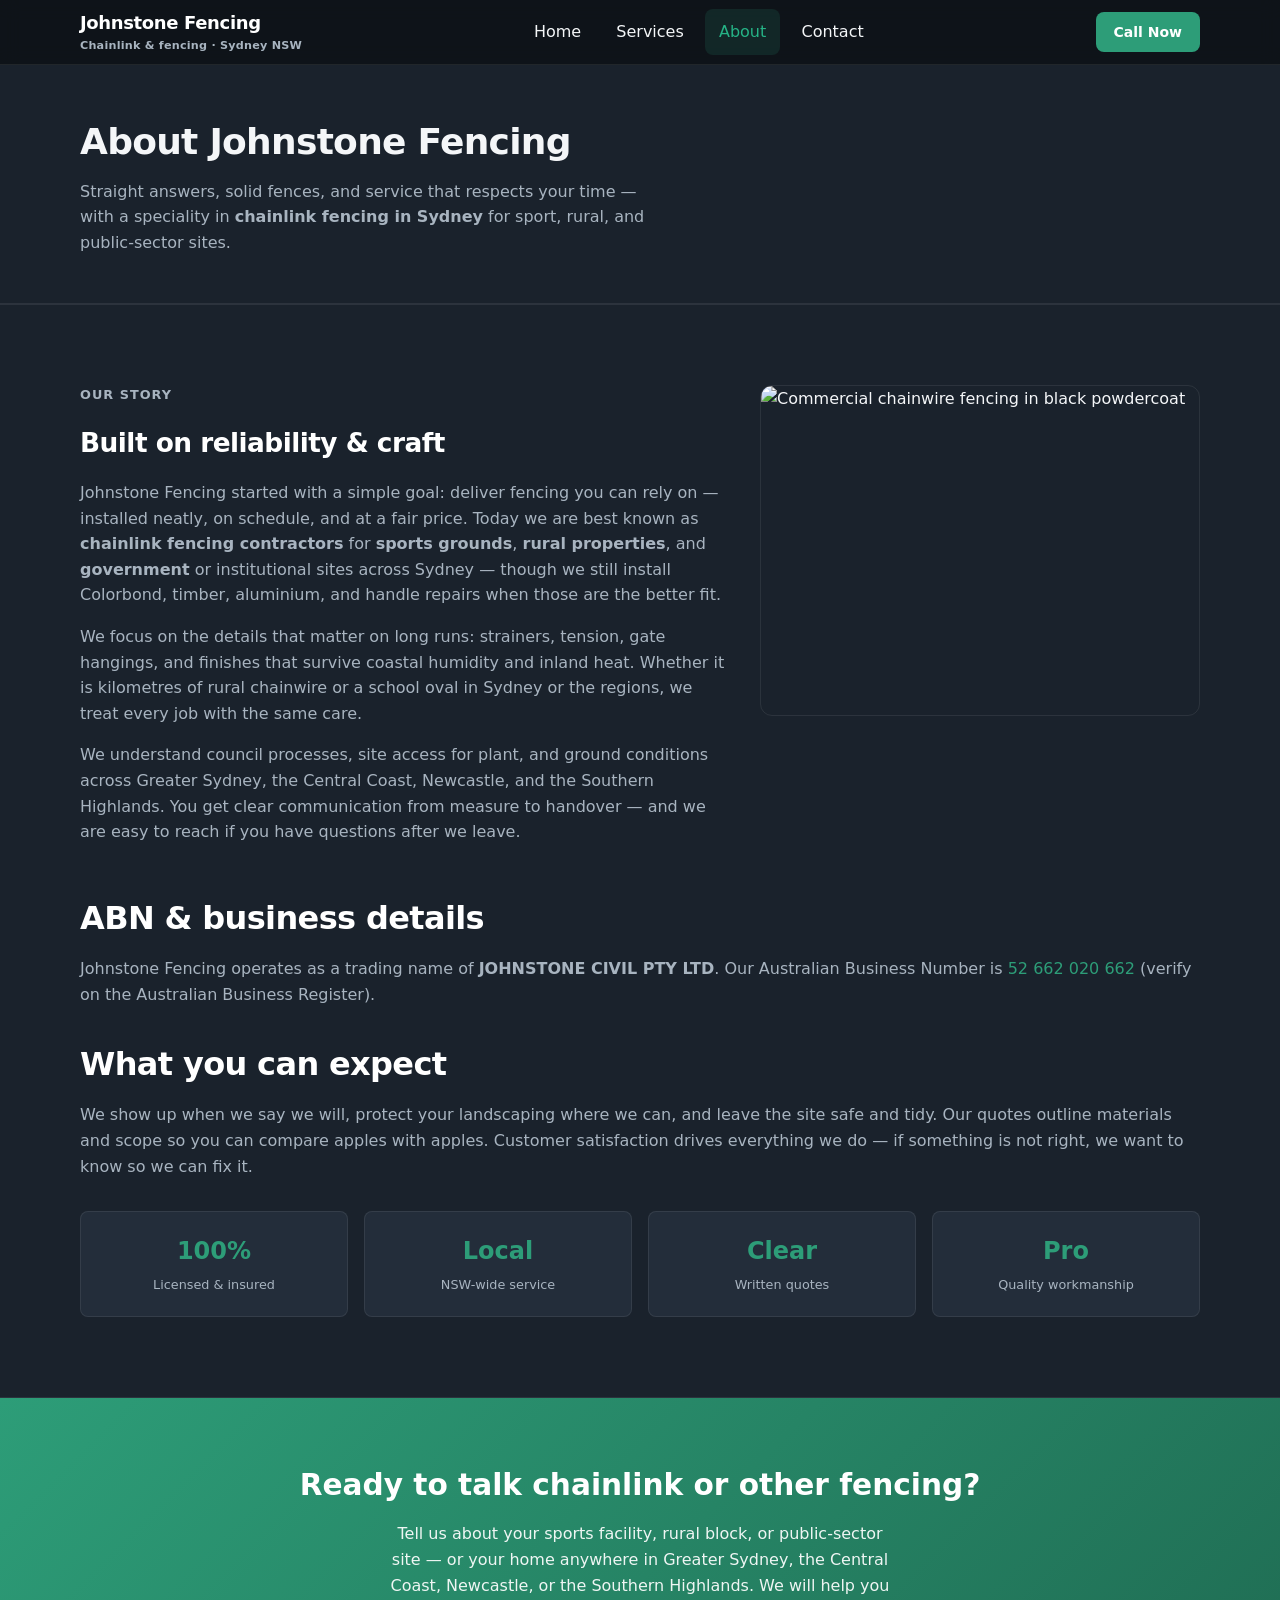
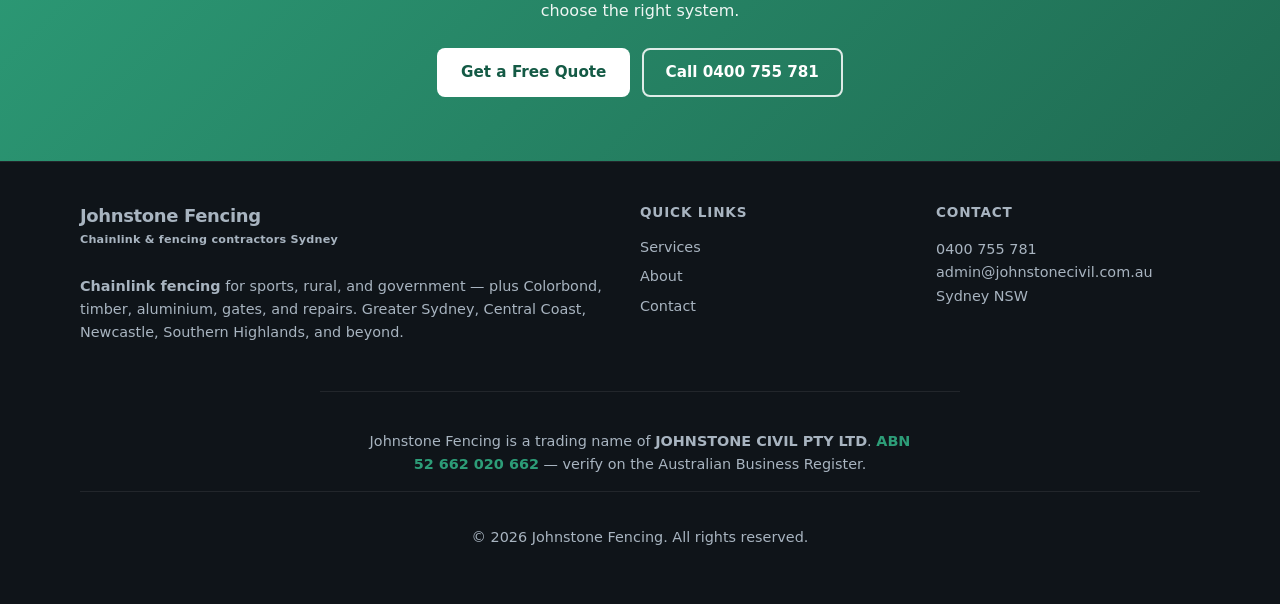
==== about.html @ 60cf8109 "Expand service areas: Greater Sydney, Central Coast, Newcastle, Southern Highlands Made-with: Cursor" ====
<!DOCTYPE html>
<html lang="en-AU">
  <head>
    <meta charset="utf-8" />
    <meta name="viewport" content="width=device-width, initial-scale=1" />
    <title>About Us | Chainlink &amp; Fencing Contractors Sydney | Johnstone Fencing</title>
    <meta
      name="description"
      content="Johnstone Fencing — chainlink fencing for sports, rural, and government. Greater Sydney, Central Coast, Newcastle, Southern Highlands. Colorbond, timber and more."
    />
    <link rel="stylesheet" href="css/styles.css" />
    <link rel="canonical" href="https://johnstone-fencing.vercel.app/about.html" />
    <meta name="theme-color" content="#0f1419" />
  </head>
  <body>
    <a class="skip-link" href="#main">Skip to content</a>

    <header class="site-header">
      <div class="container header-inner">
        <a class="logo" href="index.html">
          Johnstone Fencing
          <span>Chainlink &amp; fencing · Sydney NSW</span>
        </a>
        <button
          class="nav-toggle"
          type="button"
          id="nav-toggle"
          aria-expanded="false"
          aria-controls="site-nav"
          aria-label="Open menu"
        >
          <svg class="icon-open" width="24" height="24" fill="none" stroke="currentColor" stroke-width="2">
            <path d="M4 6h16M4 12h16M4 18h16" />
          </svg>
          <svg class="icon-close" width="24" height="24" fill="none" stroke="currentColor" stroke-width="2">
            <path d="M18 6L6 18M6 6l12 12" />
          </svg>
        </button>
        <nav class="nav" id="site-nav" aria-label="Primary">
          <ul class="nav-list">
            <li><a href="index.html">Home</a></li>
            <li><a href="services.html">Services</a></li>
            <li><a href="about.html" aria-current="page">About</a></li>
            <li><a href="contact.html">Contact</a></li>
          </ul>
        </nav>
        <a class="btn btn-primary btn-sm header-cta" href="tel:+61400755781">Call Now</a>
      </div>
    </header>

    <main id="main">
      <header class="page-hero">
        <div class="container">
          <h1>About Johnstone Fencing</h1>
          <p>
            Straight answers, solid fences, and service that respects your time — with a speciality in
            <strong>chainlink fencing in Sydney</strong> for sport, rural, and public-sector sites.
          </p>
        </div>
      </header>

      <section class="section section-alt">
        <div class="container">
          <div class="prose prose-wide">
            <div class="about-intro-grid about-block">
              <div>
                <p class="section-kicker">Our story</p>
                <h2>Built on reliability &amp; craft</h2>
                <p>
                  Johnstone Fencing started with a simple goal: deliver fencing you can rely on — installed neatly, on
                  schedule, and at a fair price. Today we are best known as <strong>chainlink fencing contractors</strong>
                  for <strong>sports grounds</strong>, <strong>rural properties</strong>, and
                  <strong>government</strong> or institutional sites across Sydney — though we still install Colorbond,
                  timber, aluminium, and handle repairs when those are the better fit.
                </p>
                <p>
                  We focus on the details that matter on long runs: strainers, tension, gate hangings, and finishes that
                  survive coastal humidity and inland heat. Whether it is kilometres of rural chainwire or a school oval in
                  Sydney or the regions, we treat every job with the same care.
                </p>
                <p>
                  We understand council processes, site access for plant, and ground conditions across Greater Sydney,
                  the Central Coast, Newcastle, and the Southern Highlands. You get clear communication from measure to
                  handover — and we are easy to reach if you have questions after we leave.
                </p>
              </div>
              <div class="about-media">
                <img
                  src="https://www.impactfencing.com.au/wp-content/uploads/2021/04/chain-link-commercial-fence-in-black.jpg"
                  alt="Commercial chainwire fencing in black powdercoat"
                  width="448"
                  height="336"
                  loading="lazy"
                />
            </div>
          </div>

            <h2>ABN &amp; business details</h2>
            <p>
              Johnstone Fencing operates as a trading name of <strong>JOHNSTONE CIVIL PTY LTD</strong>. Our Australian
              Business Number is
              <a href="https://abr.business.gov.au/ABN/View/52662020662" target="_blank" rel="noopener noreferrer"
                >52&nbsp;662&nbsp;020&nbsp;662</a
              >
              (verify on the Australian Business Register).
            </p>

            <h2>What you can expect</h2>
            <p>
              We show up when we say we will, protect your landscaping where we can, and leave the site safe and tidy.
              Our quotes outline materials and scope so you can compare apples with apples. Customer satisfaction drives
              everything we do — if something is not right, we want to know so we can fix it.
            </p>

            <div class="stats" aria-label="Highlights">
              <div class="stat">
                <strong>100%</strong>
                <span>Licensed &amp; insured</span>
              </div>
              <div class="stat">
                <strong>Local</strong>
                <span>NSW-wide service</span>
              </div>
              <div class="stat">
                <strong>Clear</strong>
                <span>Written quotes</span>
              </div>
              <div class="stat">
                <strong>Pro</strong>
                <span>Quality workmanship</span>
              </div>
            </div>
          </div>
        </div>
      </section>

      <section class="cta-band" aria-labelledby="about-cta">
        <div class="container">
          <h2 id="about-cta">Ready to talk chainlink or other fencing?</h2>
          <p>
            Tell us about your sports facility, rural block, or public-sector site — or your home anywhere in Greater
            Sydney, the Central Coast, Newcastle, or the Southern Highlands. We will help you choose the right system.
          </p>
          <div class="cta-actions">
            <a class="btn btn-primary" href="contact.html">Get a Free Quote</a>
            <a class="btn btn-outline" href="tel:+61400755781">Call 0400 755 781</a>
          </div>
        </div>
      </section>
    </main>

    <footer class="site-footer">
      <div class="container footer-grid">
        <div>
          <a class="logo" href="index.html" style="margin-bottom: 0.75rem; display: inline-block">
            Johnstone Fencing
            <span>Chainlink &amp; fencing contractors Sydney</span>
          </a>
          <p>
            <strong>Chainlink fencing</strong> for sports, rural, and government — plus Colorbond, timber,
            aluminium, gates, and repairs. Greater Sydney, Central Coast, Newcastle, Southern Highlands, and beyond.
          </p>
        </div>
        <div>
          <h3>Quick links</h3>
          <ul>
            <li><a href="services.html">Services</a></li>
            <li><a href="about.html">About</a></li>
            <li><a href="contact.html">Contact</a></li>
          </ul>
        </div>
        <div>
          <h3>Contact</h3>
          <p>
            <a href="tel:+61400755781">0400 755 781</a><br />
            <a href="mailto:admin@johnstonecivil.com.au">admin@johnstonecivil.com.au</a><br />
            Sydney NSW
          </p>
        </div>
      </div>
      <div class="container footer-legal">
        <p>
          Johnstone Fencing is a trading name of <strong>JOHNSTONE CIVIL PTY LTD</strong>.
          <a href="https://abr.business.gov.au/ABN/View/52662020662" target="_blank" rel="noopener noreferrer"
            >ABN 52&nbsp;662&nbsp;020&nbsp;662</a
          >
          — verify on the Australian Business Register.
        </p>
      </div>
      <div class="container footer-bottom">
        <p>&copy; <span id="year"></span> Johnstone Fencing. All rights reserved.</p>
      </div>
    </footer>

    <div class="mobile-call-bar" role="navigation" aria-label="Quick actions">
      <a class="btn btn-outline" href="contact.html">Free Quote</a>
      <a class="btn btn-primary" href="tel:+61400755781">Call Now</a>
    </div>

    <script src="js/main.js" defer></script>
    <script>
      document.getElementById("year").textContent = new Date().getFullYear();
    </script>
  </body>
</html>
---- css/styles.css ----
/* Johnstone Fencing — mobile-first, minimal tradie aesthetic */
:root {
  --color-bg: #0f1419;
  --color-surface: #1a222c;
  --color-surface-elevated: #232d3a;
  --color-text: #f4f6f8;
  --color-text-muted: #a8b4c0;
  --color-border: rgba(255, 255, 255, 0.08);
  --color-accent: #2d9d78;
  --color-accent-hover: #26b386;
  --color-accent-soft: rgba(45, 157, 120, 0.15);
  --color-white: #ffffff;
  --font-sans: system-ui, -apple-system, "Segoe UI", Roboto, "Helvetica Neue", Arial, sans-serif;
  --radius: 12px;
  --radius-sm: 8px;
  --shadow: 0 4px 24px rgba(0, 0, 0, 0.35);
  --header-h: 64px;
  --max-w: 1120px;
  --space: clamp(1rem, 4vw, 2rem);
}

*,
*::before,
*::after {
  box-sizing: border-box;
}

html {
  scroll-behavior: smooth;
}

@media (prefers-reduced-motion: reduce) {
  html {
    scroll-behavior: auto;
  }
  *,
  *::before,
  *::after {
    animation-duration: 0.01ms !important;
    animation-iteration-count: 1 !important;
    transition-duration: 0.01ms !important;
  }
}

body {
  margin: 0;
  font-family: var(--font-sans);
  font-size: 1rem;
  line-height: 1.6;
  color: var(--color-text);
  background: var(--color-bg);
  -webkit-font-smoothing: antialiased;
}

img {
  max-width: 100%;
  height: auto;
  display: block;
}

a {
  color: var(--color-accent);
  text-decoration: none;
}

a:hover {
  text-decoration: underline;
}

a:focus-visible,
button:focus-visible {
  outline: 2px solid var(--color-accent);
  outline-offset: 3px;
}

.skip-link {
  position: absolute;
  left: -9999px;
  z-index: 9999;
  padding: 0.75rem 1rem;
  background: var(--color-accent);
  color: var(--color-bg);
  font-weight: 600;
}

.skip-link:focus {
  left: var(--space);
  top: var(--space);
}

.visually-hidden {
  position: absolute;
  width: 1px;
  height: 1px;
  padding: 0;
  margin: -1px;
  overflow: hidden;
  clip: rect(0, 0, 0, 0);
  white-space: nowrap;
  border: 0;
}

.container {
  width: min(100% - 2 * var(--space), var(--max-w));
  margin-inline: auto;
}

/* Header */
.site-header {
  position: sticky;
  top: 0;
  z-index: 100;
  background: rgba(15, 20, 25, 0.92);
  backdrop-filter: blur(10px);
  border-bottom: 1px solid var(--color-border);
}

.header-inner {
  display: flex;
  align-items: center;
  justify-content: space-between;
  min-height: var(--header-h);
  gap: 1rem;
}

.logo {
  font-weight: 800;
  font-size: 1.125rem;
  letter-spacing: -0.02em;
  color: var(--color-white);
  text-decoration: none;
}

.logo:hover {
  color: var(--color-accent);
  text-decoration: none;
}

.logo span {
  display: block;
  font-size: 0.7rem;
  font-weight: 600;
  color: var(--color-text-muted);
  letter-spacing: 0.02em;
}

.nav-toggle {
  display: flex;
  align-items: center;
  justify-content: center;
  width: 44px;
  height: 44px;
  padding: 0;
  border: 1px solid var(--color-border);
  border-radius: var(--radius-sm);
  background: var(--color-surface);
  color: var(--color-text);
  cursor: pointer;
}

.nav-toggle[aria-expanded="true"] .icon-open {
  display: none;
}

.nav-toggle[aria-expanded="false"] .icon-close,
.nav-toggle:not([aria-expanded="true"]) .icon-close {
  display: none;
}

.nav-toggle[aria-expanded="true"] .icon-close {
  display: block;
}

@media (min-width: 768px) {
  .nav-toggle {
    display: none;
  }
}

.nav {
  position: fixed;
  inset: var(--header-h) 0 auto 0;
  background: var(--color-surface);
  border-bottom: 1px solid var(--color-border);
  padding: 1rem var(--space) 1.25rem;
  transform: translateY(-120%);
  opacity: 0;
  visibility: hidden;
  transition: transform 0.2s ease, opacity 0.2s ease, visibility 0.2s;
}

.nav.is-open {
  transform: translateY(0);
  opacity: 1;
  visibility: visible;
}

@media (min-width: 768px) {
  .nav {
    position: static;
    inset: auto;
    display: flex;
    align-items: center;
    gap: 0.25rem;
    padding: 0;
    background: transparent;
    border: none;
    transform: none;
    opacity: 1;
    visibility: visible;
  }
}

.nav-list {
  list-style: none;
  margin: 0;
  padding: 0;
  display: flex;
  flex-direction: column;
  gap: 0.25rem;
}

@media (min-width: 768px) {
  .nav-list {
    flex-direction: row;
    align-items: center;
    gap: 0.5rem;
  }
}

.nav-list a {
  display: block;
  padding: 0.65rem 0.85rem;
  border-radius: var(--radius-sm);
  color: var(--color-text);
  font-weight: 500;
  text-decoration: none;
}

.nav-list a:hover,
.nav-list a[aria-current="page"] {
  background: var(--color-accent-soft);
  color: var(--color-accent-hover);
  text-decoration: none;
}

.header-cta {
  display: none;
}

@media (min-width: 768px) {
  .header-cta {
    display: inline-flex;
  }
}

/* Buttons */
.btn {
  display: inline-flex;
  align-items: center;
  justify-content: center;
  gap: 0.5rem;
  padding: 0.85rem 1.35rem;
  font-size: 0.95rem;
  font-weight: 700;
  line-height: 1.2;
  border-radius: var(--radius-sm);
  border: 2px solid transparent;
  cursor: pointer;
  text-decoration: none;
  transition: background 0.15s ease, border-color 0.15s ease, color 0.15s ease;
}

.btn:hover {
  text-decoration: none;
}

.btn-primary {
  background: var(--color-accent);
  color: var(--color-white);
}

.btn-primary:hover {
  background: var(--color-accent-hover);
}

.btn-outline {
  background: transparent;
  border-color: var(--color-white);
  color: var(--color-white);
}

.btn-outline:hover {
  background: rgba(255, 255, 255, 0.08);
}

.btn-block {
  width: 100%;
}

.btn-sm {
  padding: 0.6rem 1rem;
  font-size: 0.875rem;
}

/* Hero */
.hero {
  position: relative;
  min-height: min(85vh, 720px);
  display: flex;
  align-items: center;
  padding: clamp(2rem, 8vw, 4rem) 0;
  overflow: hidden;
}

.hero-bg {
  position: absolute;
  inset: 0;
  z-index: 0;
  background-color: var(--color-surface);
  background-image: linear-gradient(145deg, var(--color-surface-elevated) 0%, var(--color-bg) 55%);
}

.hero-bg img {
  width: 100%;
  height: 100%;
  object-fit: cover;
}

.hero-overlay {
  position: absolute;
  inset: 0;
  /* Light edge vignette only — readability comes from .hero-content panel */
  background: linear-gradient(
    105deg,
    rgba(15, 20, 25, 0.28) 0%,
    rgba(15, 20, 25, 0.08) 45%,
    transparent 72%
  );
  z-index: 1;
}

.hero .container {
  position: relative;
  z-index: 2;
}

.hero-content {
  max-width: 36rem;
  padding: clamp(1.35rem, 4vw, 2.15rem);
  background: rgba(15, 20, 25, 0.82);
  border-radius: var(--radius);
  border: 1px solid rgba(255, 255, 255, 0.1);
  box-shadow: 0 12px 48px rgba(0, 0, 0, 0.28);
  backdrop-filter: blur(10px);
  -webkit-backdrop-filter: blur(10px);
}

.hero-badge {
  display: inline-block;
  padding: 0.35rem 0.75rem;
  margin-bottom: 1rem;
  font-size: 0.75rem;
  font-weight: 700;
  letter-spacing: 0.06em;
  text-transform: uppercase;
  color: var(--color-accent);
  background: var(--color-accent-soft);
  border-radius: 999px;
}

.hero h1 {
  margin: 0 0 1rem;
  font-size: clamp(1.85rem, 5vw, 2.75rem);
  font-weight: 800;
  line-height: 1.1;
  letter-spacing: -0.03em;
  color: var(--color-white);
}

.hero p.lead {
  margin: 0 0 1.75rem;
  font-size: clamp(1rem, 2.5vw, 1.2rem);
  color: var(--color-text-muted);
}

.hero-actions {
  display: flex;
  flex-direction: column;
  gap: 0.75rem;
}

@media (min-width: 480px) {
  .hero-actions {
    flex-direction: row;
    flex-wrap: wrap;
  }
}

/* Sections */
.section {
  padding: clamp(3rem, 8vw, 5rem) 0;
}

.section-alt {
  background: var(--color-surface);
  border-block: 1px solid var(--color-border);
}

.section-header {
  margin-bottom: clamp(1.5rem, 4vw, 2.5rem);
  max-width: 40rem;
}

.section-header.center {
  text-align: center;
  margin-inline: auto;
}

.section-kicker {
  margin: 0 0 0.5rem;
  font-size: 0.8rem;
  font-weight: 700;
  letter-spacing: 0.08em;
  text-transform: uppercase;
  color: var(--color-accent);
}

.section h2 {
  margin: 0 0 0.75rem;
  font-size: clamp(1.5rem, 4vw, 2rem);
  font-weight: 800;
  letter-spacing: -0.02em;
  color: var(--color-white);
}

.section-header p {
  margin: 0;
  color: var(--color-text-muted);
}

/* Cards grid */
.grid {
  display: grid;
  gap: 1.25rem;
}

@media (min-width: 600px) {
  .grid-2 {
    grid-template-columns: repeat(2, 1fr);
  }
}

@media (min-width: 900px) {
  .grid-3 {
    grid-template-columns: repeat(3, 1fr);
  }
}

.card {
  background: var(--color-surface-elevated);
  border: 1px solid var(--color-border);
  border-radius: var(--radius);
  overflow: hidden;
  display: flex;
  flex-direction: column;
}

.card-media {
  aspect-ratio: 16 / 10;
  overflow: hidden;
}

.card-media img {
  width: 100%;
  height: 100%;
  object-fit: cover;
  transition: transform 0.35s ease;
}

.card:hover .card-media img {
  transform: scale(1.04);
}

.card-body {
  padding: 1.25rem;
  flex: 1;
  display: flex;
  flex-direction: column;
}

.card-body h3 {
  margin: 0 0 0.5rem;
  font-size: 1.1rem;
  font-weight: 700;
  color: var(--color-white);
}

.card-body p {
  margin: 0 0 1rem;
  font-size: 0.95rem;
  color: var(--color-text-muted);
  flex: 1;
}

/* Icon list */
.icon-list {
  list-style: none;
  margin: 0;
  padding: 0;
  display: grid;
  gap: 1rem;
}

@media (min-width: 600px) {
  .icon-list {
    grid-template-columns: repeat(2, 1fr);
  }
}

@media (min-width: 900px) {
  .icon-list.cols-3 {
    grid-template-columns: repeat(3, 1fr);
  }
}

.icon-list li {
  display: flex;
  gap: 1rem;
  align-items: flex-start;
  padding: 1rem 1.15rem;
  background: var(--color-surface-elevated);
  border: 1px solid var(--color-border);
  border-radius: var(--radius-sm);
}

.icon-list .icon {
  flex-shrink: 0;
  width: 40px;
  height: 40px;
  display: grid;
  place-items: center;
  background: var(--color-accent-soft);
  color: var(--color-accent);
  border-radius: 8px;
  font-size: 1.1rem;
}

.icon-list strong {
  display: block;
  color: var(--color-white);
  margin-bottom: 0.2rem;
}

.icon-list span {
  font-size: 0.9rem;
  color: var(--color-text-muted);
}

/* Suburbs / pills */
.pills {
  display: flex;
  flex-wrap: wrap;
  gap: 0.5rem;
  margin-top: 1rem;
}

.pill {
  padding: 0.4rem 0.85rem;
  font-size: 0.85rem;
  font-weight: 600;
  color: var(--color-text);
  background: var(--color-surface-elevated);
  border: 1px solid var(--color-border);
  border-radius: 999px;
}

/* Testimonials */
.testimonials {
  display: grid;
  gap: 1.25rem;
}

@media (min-width: 768px) {
  .testimonials {
    grid-template-columns: repeat(3, 1fr);
  }
}

.quote-card {
  padding: 1.5rem;
  background: var(--color-surface-elevated);
  border: 1px solid var(--color-border);
  border-radius: var(--radius);
  border-left: 4px solid var(--color-accent);
}

.quote-card blockquote {
  margin: 0 0 1rem;
  font-size: 0.95rem;
  color: var(--color-text-muted);
  font-style: italic;
}

.quote-card cite {
  font-size: 0.85rem;
  font-style: normal;
  font-weight: 700;
  color: var(--color-white);
}

.quote-card cite span {
  display: block;
  font-weight: 500;
  color: var(--color-text-muted);
  margin-top: 0.2rem;
}

.testimonials-intro {
  margin: 0 auto 1.75rem;
  max-width: 36rem;
  font-size: 0.98rem;
  color: var(--color-text-muted);
}

.testimonials-intro a {
  font-weight: 600;
}

.testimonials-cta {
  margin-top: 2rem;
  margin-bottom: 0;
  text-align: center;
}

/* CTA band */
.cta-band {
  padding: clamp(2.5rem, 6vw, 4rem) 0;
  background: linear-gradient(135deg, var(--color-accent) 0%, #1f6b52 100%);
  text-align: center;
}

.cta-band h2 {
  margin: 0 0 0.75rem;
  font-size: clamp(1.35rem, 3.5vw, 1.85rem);
  color: var(--color-white);
}

.cta-band p {
  margin: 0 0 1.5rem;
  color: rgba(255, 255, 255, 0.92);
  max-width: 32rem;
  margin-inline: auto;
}

.cta-band .btn-primary {
  background: var(--color-white);
  color: #145a45;
}

.cta-band .btn-primary:hover {
  background: var(--color-bg);
  color: var(--color-white);
}

.cta-band .btn-outline {
  border-color: rgba(255, 255, 255, 0.85);
}

.cta-band .btn-outline:hover {
  background: rgba(0, 0, 0, 0.15);
}

.cta-actions {
  display: flex;
  flex-direction: column;
  align-items: center;
  gap: 0.75rem;
}

@media (min-width: 480px) {
  .cta-actions {
    flex-direction: row;
    justify-content: center;
  }
}

/* Service detail (inner pages) */
.service-block {
  display: grid;
  gap: 1.5rem;
  align-items: center;
  margin-bottom: clamp(2.5rem, 6vw, 3.5rem);
  padding-bottom: clamp(2rem, 5vw, 3rem);
  border-bottom: 1px solid var(--color-border);
}

.service-block:last-of-type {
  border-bottom: none;
  margin-bottom: 0;
  padding-bottom: 0;
}

@media (min-width: 768px) {
  .service-block {
    grid-template-columns: 1fr 1fr;
    gap: 2rem;
  }

  .service-block.reverse .service-block-media {
    order: 2;
  }
}

.service-block-media {
  border-radius: var(--radius);
  overflow: hidden;
  border: 1px solid var(--color-border);
  aspect-ratio: 4 / 3;
}

.service-block-media img {
  width: 100%;
  height: 100%;
  object-fit: cover;
}

.service-block h2 {
  margin: 0 0 0.75rem;
  font-size: clamp(1.35rem, 3vw, 1.65rem);
}

.service-block p {
  margin: 0 0 1rem;
  color: var(--color-text-muted);
}

/* About page */
.prose {
  max-width: 42rem;
}

.prose-wide {
  max-width: none;
}

.prose p {
  color: var(--color-text-muted);
  margin: 0 0 1rem;
}

.prose h2 {
  margin-top: 2rem;
}

.stats {
  display: grid;
  grid-template-columns: repeat(2, 1fr);
  gap: 1rem;
  margin-top: 2rem;
}

@media (min-width: 600px) {
  .stats {
    grid-template-columns: repeat(4, 1fr);
  }
}

.stat {
  padding: 1.25rem;
  text-align: center;
  background: var(--color-surface-elevated);
  border: 1px solid var(--color-border);
  border-radius: var(--radius-sm);
}

.stat strong {
  display: block;
  font-size: 1.5rem;
  font-weight: 800;
  color: var(--color-accent);
}

.stat span {
  font-size: 0.8rem;
  color: var(--color-text-muted);
}

/* Contact */
.contact-grid {
  display: grid;
  gap: 2rem;
}

@media (min-width: 900px) {
  .contact-grid {
    grid-template-columns: 1fr 1.1fr;
    align-items: start;
  }
}

.contact-card {
  padding: 1.5rem;
  background: var(--color-surface);
  border: 1px solid var(--color-border);
  border-radius: var(--radius);
}

.contact-card h2 {
  margin: 0 0 1rem;
  font-size: 1.25rem;
}

.phone-large {
  display: inline-flex;
  align-items: center;
  gap: 0.5rem;
  margin: 0.5rem 0 1rem;
  font-size: clamp(1.35rem, 3vw, 1.65rem);
  font-weight: 800;
}

.phone-large a {
  color: var(--color-white);
  text-decoration: none;
}

.phone-large a:hover {
  color: var(--color-accent);
}

.form-group {
  margin-bottom: 1rem;
}

.form-group label {
  display: block;
  margin-bottom: 0.35rem;
  font-size: 0.9rem;
  font-weight: 600;
  color: var(--color-text);
}

.form-group input,
.form-group textarea {
  width: 100%;
  padding: 0.75rem 1rem;
  font: inherit;
  color: var(--color-text);
  background: var(--color-bg);
  border: 1px solid var(--color-border);
  border-radius: var(--radius-sm);
}

.form-group input:focus,
.form-group textarea:focus {
  border-color: var(--color-accent);
  outline: none;
}

.form-group textarea {
  min-height: 140px;
  resize: vertical;
}

.form-hint {
  margin: 0.75rem 0 0;
  font-size: 0.8rem;
  color: var(--color-text-muted);
}

/* Footer */
.site-footer {
  padding: 2.5rem 0;
  border-top: 1px solid var(--color-border);
  background: var(--color-bg);
}

.footer-grid {
  display: grid;
  gap: 2rem;
}

@media (min-width: 768px) {
  .footer-grid {
    grid-template-columns: 2fr 1fr 1fr;
  }
}

.site-footer h3 {
  margin: 0 0 0.75rem;
  font-size: 0.85rem;
  font-weight: 700;
  text-transform: uppercase;
  letter-spacing: 0.06em;
  color: var(--color-text-muted);
}

.site-footer p,
.site-footer li {
  font-size: 0.9rem;
  color: var(--color-text-muted);
}

.site-footer ul {
  list-style: none;
  margin: 0;
  padding: 0;
}

.site-footer li {
  margin-bottom: 0.4rem;
}

.site-footer a {
  color: var(--color-text-muted);
}

.site-footer a:hover {
  color: var(--color-accent);
}

.footer-legal {
  margin-top: 2rem;
  padding-top: 1.5rem;
  border-top: 1px solid var(--color-border);
  font-size: 0.85rem;
  line-height: 1.55;
  color: var(--color-text-muted);
  text-align: center;
  max-width: 40rem;
  margin-left: auto;
  margin-right: auto;
}

.footer-legal a {
  color: var(--color-accent);
  font-weight: 600;
}

.footer-legal a:hover {
  color: var(--color-accent-hover);
}

.footer-bottom {
  margin-top: 1rem;
  padding-top: 1.25rem;
  border-top: 1px solid var(--color-border);
  font-size: 0.85rem;
  color: var(--color-text-muted);
  text-align: center;
}

.mobile-call-bar {
  position: fixed;
  bottom: 0;
  left: 0;
  right: 0;
  z-index: 90;
  display: flex;
  gap: 0.5rem;
  padding: 0.65rem var(--space);
  background: rgba(15, 20, 25, 0.96);
  backdrop-filter: blur(8px);
  border-top: 1px solid var(--color-border);
  box-shadow: 0 -4px 20px rgba(0, 0, 0, 0.3);
}

.mobile-call-bar .btn {
  flex: 1;
  padding: 0.75rem 1rem;
}

@media (min-width: 768px) {
  .mobile-call-bar {
    display: none;
  }

  body {
    padding-bottom: 0;
  }
}

@media (max-width: 767px) {
  body {
    padding-bottom: 72px;
  }
}

.page-hero {
  padding: clamp(2rem, 6vw, 3rem) 0;
  background: var(--color-surface);
  border-bottom: 1px solid var(--color-border);
}

.page-hero h1 {
  margin: 0 0 0.5rem;
  font-size: clamp(1.65rem, 4vw, 2.25rem);
  font-weight: 800;
  letter-spacing: -0.02em;
}

.page-hero p {
  margin: 0;
  max-width: 36rem;
  color: var(--color-text-muted);
}

.about-intro-grid {
  display: grid;
  gap: 2rem;
  align-items: start;
}

@media (min-width: 900px) {
  .about-intro-grid {
    grid-template-columns: 1fr minmax(260px, 440px);
  }
}

.about-media {
  border-radius: var(--radius);
  overflow: hidden;
  border: 1px solid var(--color-border);
  margin-inline: auto;
  max-width: 520px;
}

@media (min-width: 900px) {
  .about-media {
    margin-inline: 0;
    max-width: none;
  }
}

.about-block h2 {
  margin: 0 0 1rem;
  font-size: clamp(1.35rem, 3vw, 1.65rem);
}
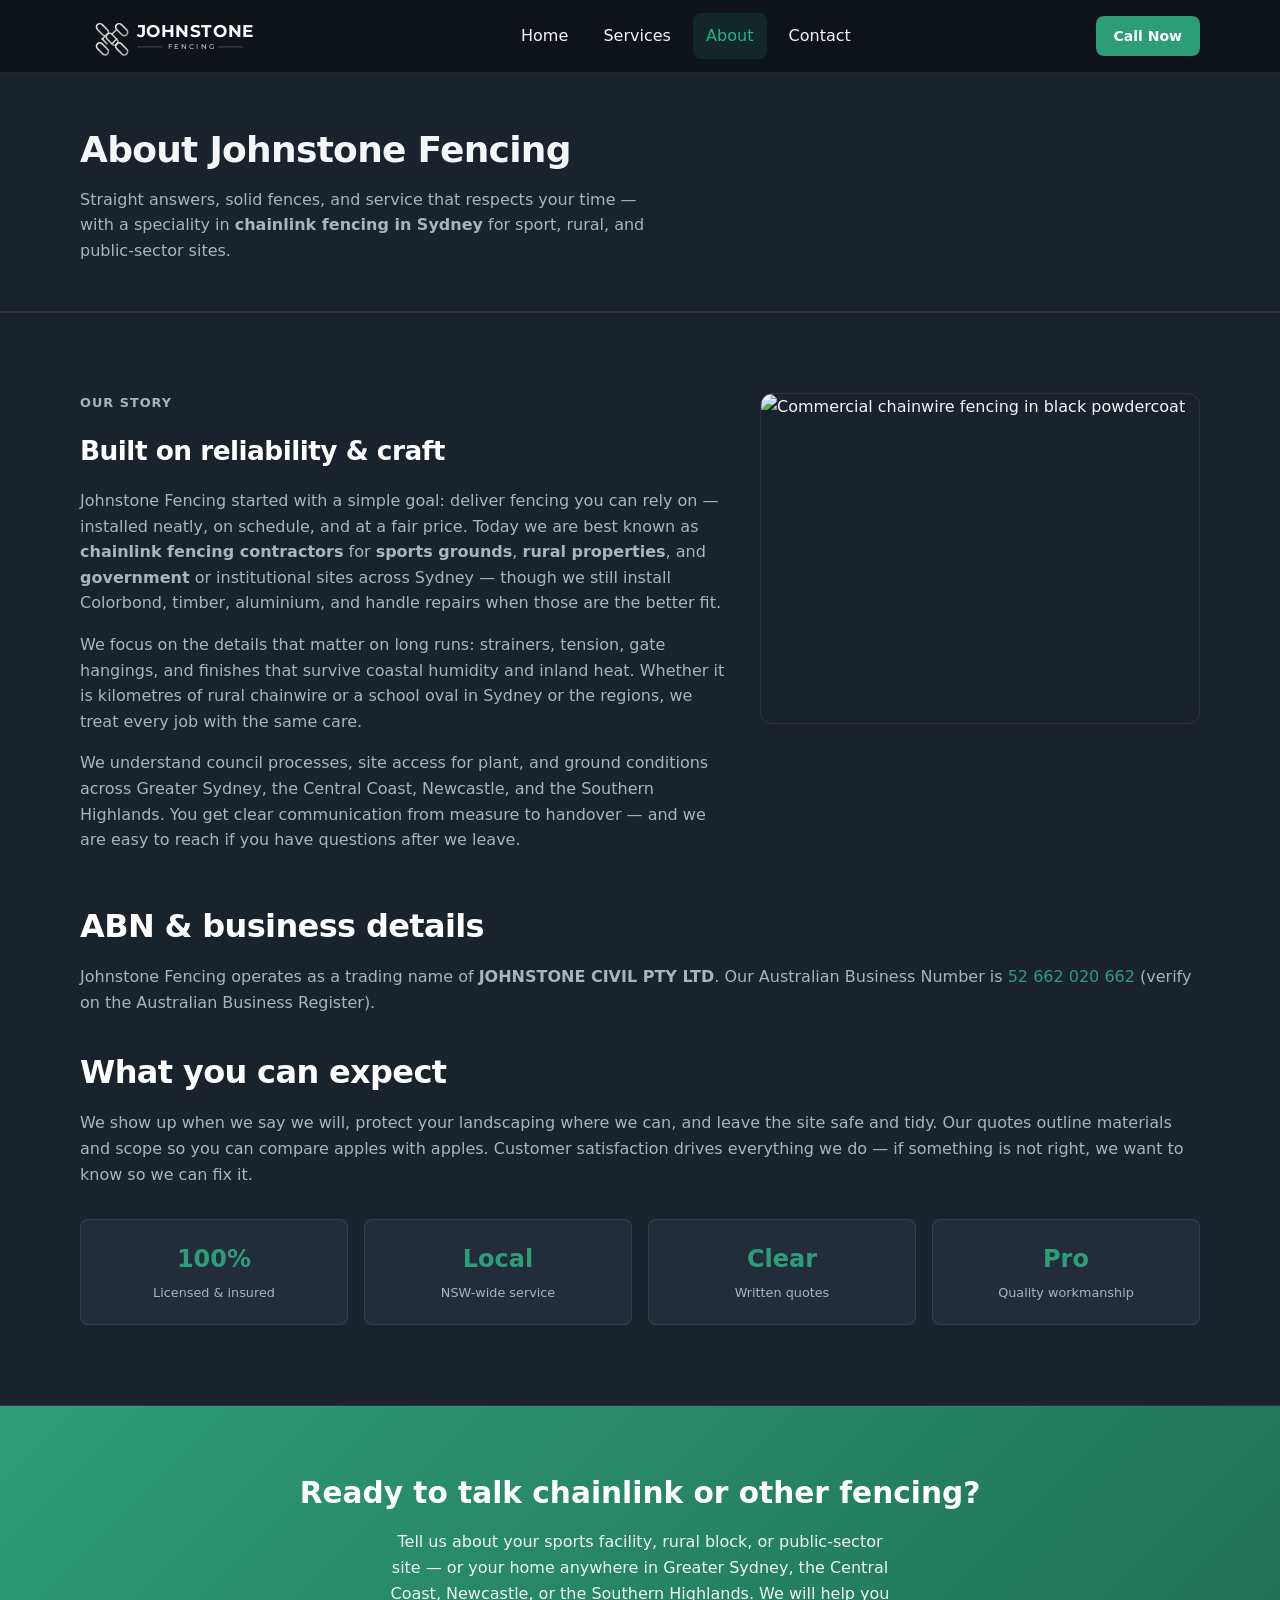
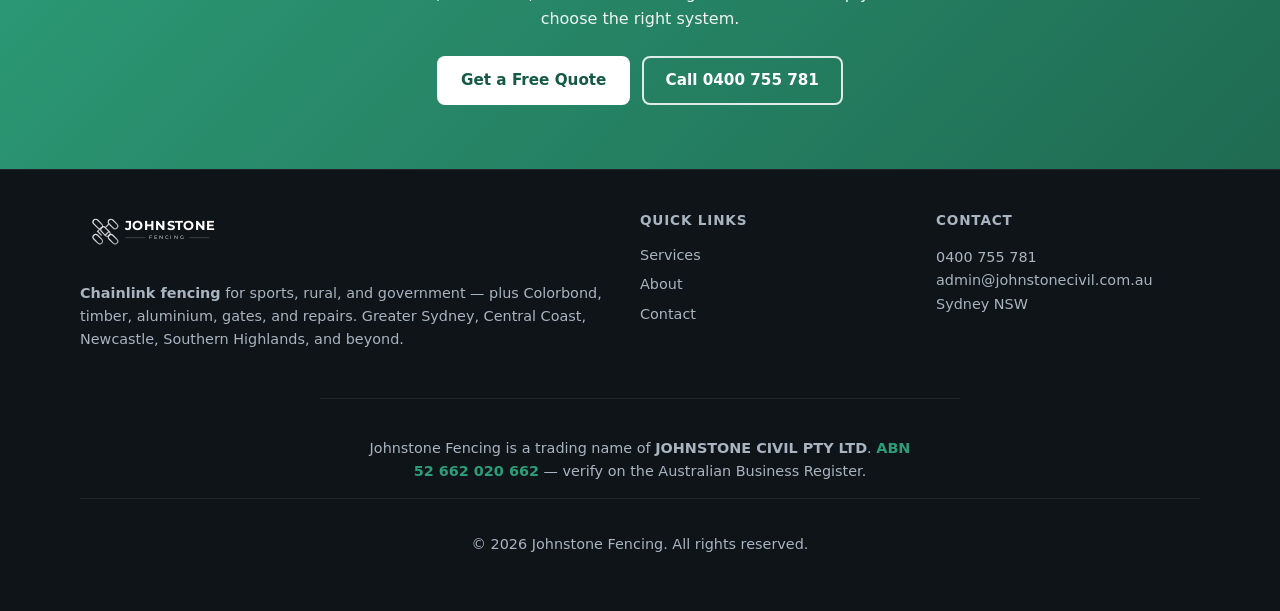
==== commit 0afa7e1c: "Add inline SVG logo with Montserrat and header sizing Made-with: Cursor" ====
--- a/about.html
+++ b/about.html
@@ -3,6 +3,12 @@
   <head>
     <meta charset="utf-8" />
     <meta name="viewport" content="width=device-width, initial-scale=1" />
+    <link rel="preconnect" href="https://fonts.googleapis.com" />
+    <link rel="preconnect" href="https://fonts.gstatic.com" crossorigin />
+    <link
+      href="https://fonts.googleapis.com/css2?family=Montserrat:wght@500;700&display=swap"
+      rel="stylesheet"
+    />
     <title>About Us | Chainlink &amp; Fencing Contractors Sydney | Johnstone Fencing</title>
     <meta
       name="description"
@@ -17,9 +23,44 @@
 
     <header class="site-header">
       <div class="container header-inner">
-        <a class="logo" href="index.html">
-          Johnstone Fencing
-          <span>Chainlink &amp; fencing · Sydney NSW</span>
+        <a class="logo" href="index.html" aria-label="Johnstone Fencing — home">
+          <svg
+            class="logo__svg"
+            width="900"
+            height="220"
+            viewBox="0 0 900 220"
+            fill="none"
+            xmlns="http://www.w3.org/2000/svg"
+            aria-hidden="true"
+            focusable="false"
+          >
+            <defs>
+              <linearGradient id="jfSteelH" x1="0" y1="0" x2="1" y2="1">
+                <stop offset="0%" stop-color="#F4F4F4" />
+                <stop offset="50%" stop-color="#D8D8D8" />
+                <stop offset="100%" stop-color="#A9A9A9" />
+              </linearGradient>
+            </defs>
+            <g transform="translate(40 40)">
+              <g stroke="url(#jfSteelH)" stroke-width="7" stroke-linecap="round" stroke-linejoin="round" opacity="0.95">
+                <path d="M40 18C34 24 34 34 40 40L64 64C70 70 80 70 86 64C92 58 92 48 86 42L62 18C56 12 46 12 40 18Z" />
+                <path d="M84 62C78 68 78 78 84 84L108 108C114 114 124 114 130 108C136 102 136 92 130 86L106 62C100 56 90 56 84 62Z" />
+                <path d="M128 18C122 24 122 34 128 40L152 64C158 70 168 70 174 64C180 58 180 48 174 42L150 18C144 12 134 12 128 18Z" />
+                <path d="M40 106C34 112 34 122 40 128L64 152C70 158 80 158 86 152C92 146 92 136 86 130L62 106C56 100 46 100 40 106Z" />
+                <path d="M128 106C122 112 122 122 128 128L152 152C158 158 168 158 174 152C180 146 180 136 174 130L150 106C144 100 134 100 128 106Z" />
+                <path d="M62 84L84 62" />
+                <path d="M106 62L128 40" />
+                <path d="M62 84L84 106" />
+                <path d="M106 106L128 84" />
+              </g>
+            </g>
+            <g transform="translate(260 58)">
+              <text x="0" y="58" fill="#FFFFFF" font-size="78" font-weight="700" letter-spacing="2.5">JOHNSTONE</text>
+              <line x1="2" y1="102" x2="118" y2="102" stroke="#8F8F8F" stroke-width="2" />
+              <text x="142" y="112" fill="#C9C9C9" font-size="30" font-weight="500" letter-spacing="10">FENCING</text>
+              <line x1="372" y1="102" x2="488" y2="102" stroke="#8F8F8F" stroke-width="2" />
+            </g>
+          </svg>
         </a>
         <button
           class="nav-toggle"
@@ -152,9 +193,44 @@
     <footer class="site-footer">
       <div class="container footer-grid">
         <div>
-          <a class="logo" href="index.html" style="margin-bottom: 0.75rem; display: inline-block">
-            Johnstone Fencing
-            <span>Chainlink &amp; fencing contractors Sydney</span>
+          <a class="logo" href="index.html" aria-label="Johnstone Fencing — home">
+            <svg
+              class="logo__svg"
+              width="900"
+              height="220"
+              viewBox="0 0 900 220"
+              fill="none"
+              xmlns="http://www.w3.org/2000/svg"
+              aria-hidden="true"
+              focusable="false"
+            >
+              <defs>
+                <linearGradient id="jfSteelF" x1="0" y1="0" x2="1" y2="1">
+                  <stop offset="0%" stop-color="#F4F4F4" />
+                  <stop offset="50%" stop-color="#D8D8D8" />
+                  <stop offset="100%" stop-color="#A9A9A9" />
+                </linearGradient>
+              </defs>
+              <g transform="translate(40 40)">
+                <g stroke="url(#jfSteelF)" stroke-width="7" stroke-linecap="round" stroke-linejoin="round" opacity="0.95">
+                  <path d="M40 18C34 24 34 34 40 40L64 64C70 70 80 70 86 64C92 58 92 48 86 42L62 18C56 12 46 12 40 18Z" />
+                  <path d="M84 62C78 68 78 78 84 84L108 108C114 114 124 114 130 108C136 102 136 92 130 86L106 62C100 56 90 56 84 62Z" />
+                  <path d="M128 18C122 24 122 34 128 40L152 64C158 70 168 70 174 64C180 58 180 48 174 42L150 18C144 12 134 12 128 18Z" />
+                  <path d="M40 106C34 112 34 122 40 128L64 152C70 158 80 158 86 152C92 146 92 136 86 130L62 106C56 100 46 100 40 106Z" />
+                  <path d="M128 106C122 112 122 122 128 128L152 152C158 158 168 158 174 152C180 146 180 136 174 130L150 106C144 100 134 100 128 106Z" />
+                  <path d="M62 84L84 62" />
+                  <path d="M106 62L128 40" />
+                  <path d="M62 84L84 106" />
+                  <path d="M106 106L128 84" />
+                </g>
+              </g>
+              <g transform="translate(260 58)">
+                <text x="0" y="58" fill="#FFFFFF" font-size="78" font-weight="700" letter-spacing="2.5">JOHNSTONE</text>
+                <line x1="2" y1="102" x2="118" y2="102" stroke="#8F8F8F" stroke-width="2" />
+                <text x="142" y="112" fill="#C9C9C9" font-size="30" font-weight="500" letter-spacing="10">FENCING</text>
+                <line x1="372" y1="102" x2="488" y2="102" stroke="#8F8F8F" stroke-width="2" />
+              </g>
+            </svg>
           </a>
           <p>
             <strong>Chainlink fencing</strong> for sports, rural, and government — plus Colorbond, timber,
--- a/css/styles.css
+++ b/css/styles.css
@@ -14,7 +14,7 @@
   --radius: 12px;
   --radius-sm: 8px;
   --shadow: 0 4px 24px rgba(0, 0, 0, 0.35);
-  --header-h: 64px;
+  --header-h: 72px;
   --max-w: 1120px;
   --space: clamp(1rem, 4vw, 2rem);
 }
@@ -124,24 +124,54 @@
 }
 
 .logo {
-  font-weight: 800;
-  font-size: 1.125rem;
-  letter-spacing: -0.02em;
-  color: var(--color-white);
+  display: inline-flex;
+  align-items: center;
   text-decoration: none;
+  flex-shrink: 0;
+  line-height: 0;
 }
 
 .logo:hover {
-  color: var(--color-accent);
   text-decoration: none;
 }
 
-.logo span {
+.logo:hover .logo__svg {
+  opacity: 0.92;
+}
+
+.logo .logo__svg {
   display: block;
-  font-size: 0.7rem;
-  font-weight: 600;
-  color: var(--color-text-muted);
-  letter-spacing: 0.02em;
+  height: 42px;
+  width: auto;
+  max-width: min(380px, 78vw);
+  transition: opacity 0.15s ease;
+}
+
+.logo__svg text {
+  font-family: "Montserrat", system-ui, sans-serif;
+}
+
+@media (min-width: 768px) {
+  .logo .logo__svg {
+    height: 48px;
+    max-width: min(440px, 42vw);
+  }
+}
+
+.site-footer .logo {
+  margin-bottom: 0.75rem;
+  display: inline-block;
+}
+
+.site-footer .logo .logo__svg {
+  height: 34px;
+  max-width: min(300px, 90vw);
+}
+
+@media (min-width: 768px) {
+  .site-footer .logo .logo__svg {
+    height: 38px;
+  }
 }
 
 .nav-toggle {
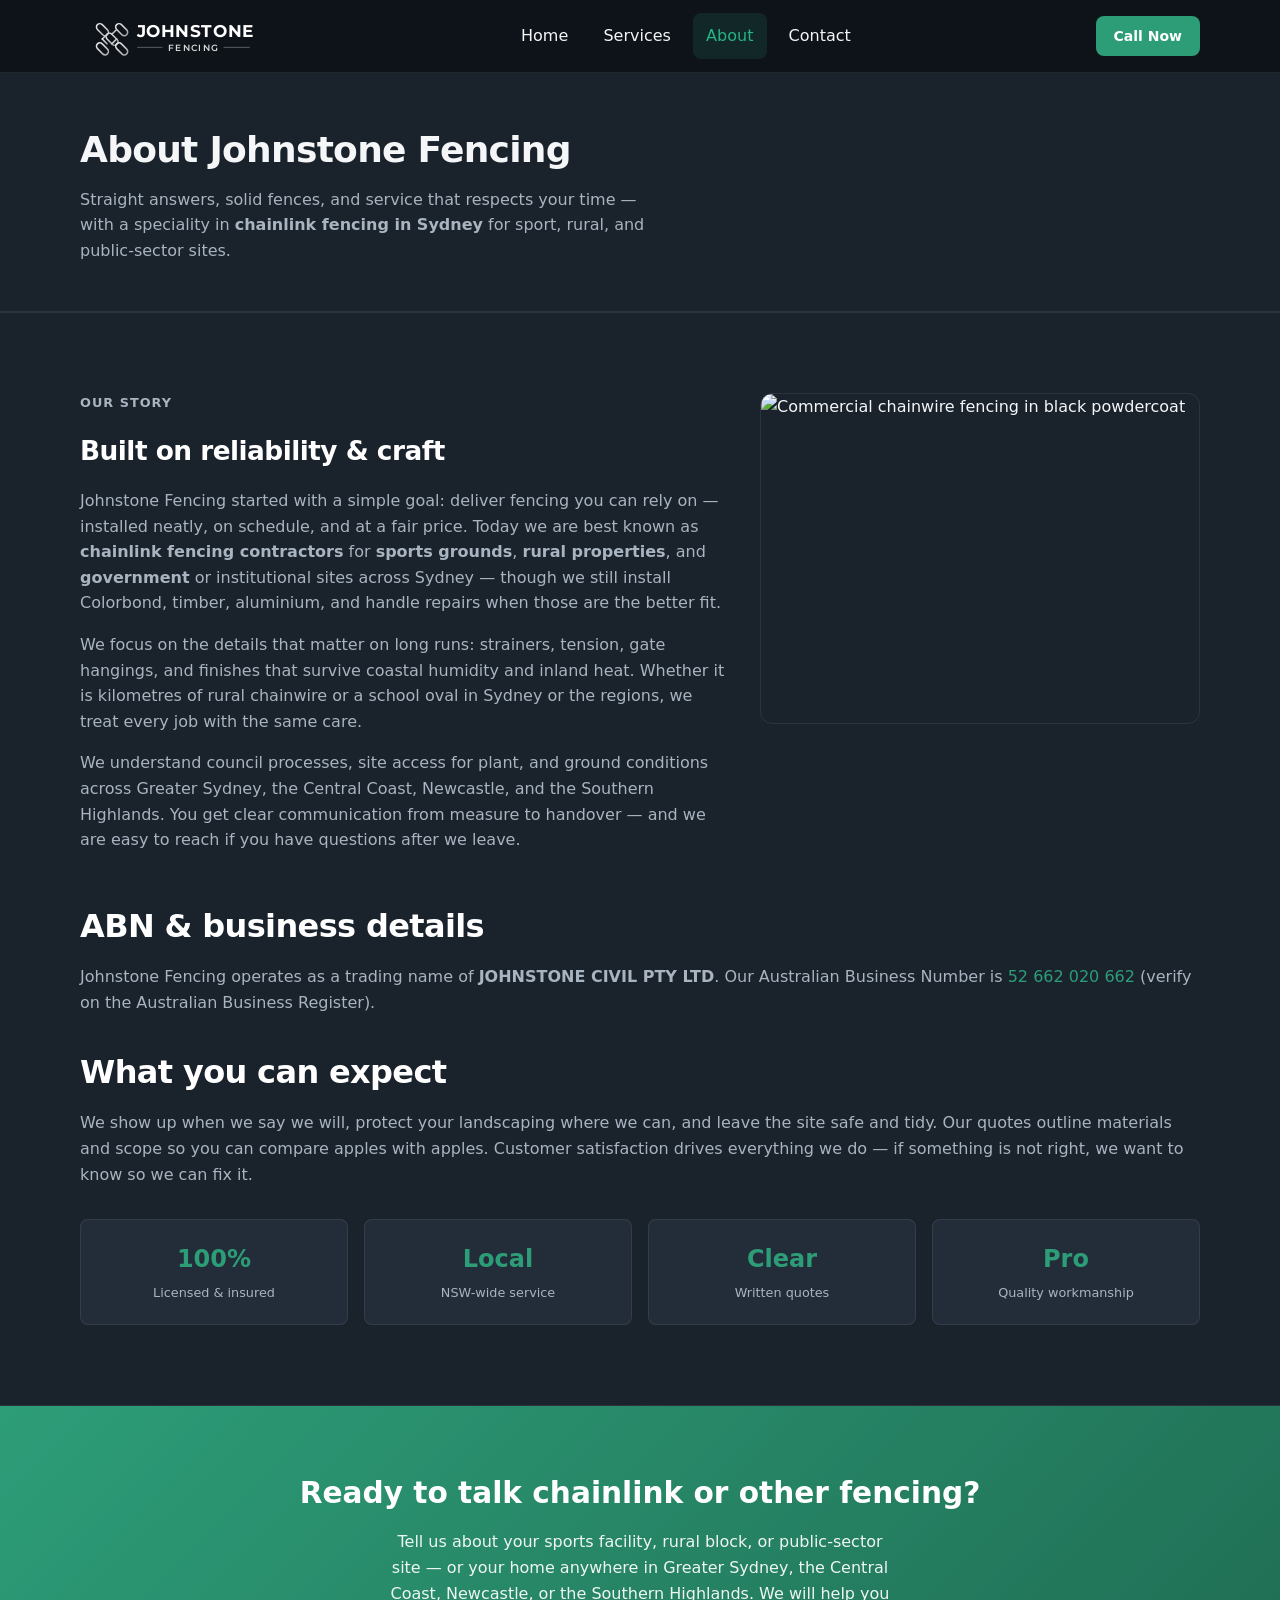
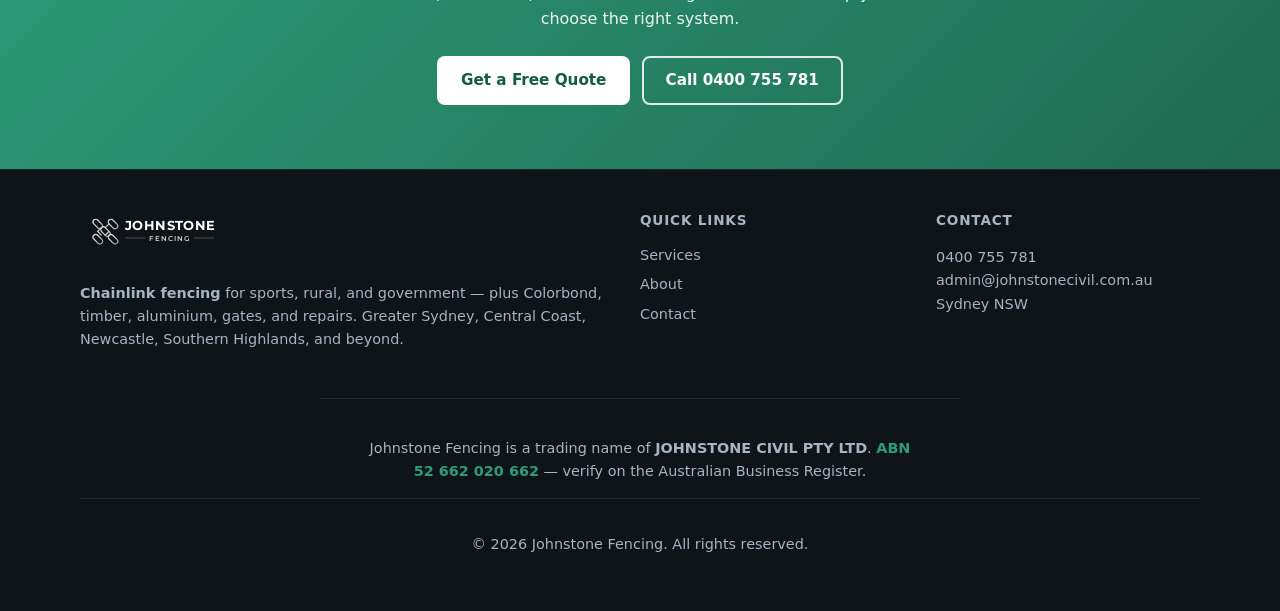
==== commit 91276b99: "Improve FENCING wordmark size and contrast in SVG logo Made-with: Cursor" ====
--- a/about.html
+++ b/about.html
@@ -56,9 +56,9 @@
             </g>
             <g transform="translate(260 58)">
               <text x="0" y="58" fill="#FFFFFF" font-size="78" font-weight="700" letter-spacing="2.5">JOHNSTONE</text>
-              <line x1="2" y1="102" x2="118" y2="102" stroke="#8F8F8F" stroke-width="2" />
-              <text x="142" y="112" fill="#C9C9C9" font-size="30" font-weight="500" letter-spacing="10">FENCING</text>
-              <line x1="372" y1="102" x2="488" y2="102" stroke="#8F8F8F" stroke-width="2" />
+              <line x1="2" y1="104" x2="118" y2="104" stroke="#9A9A9A" stroke-width="2.5" />
+              <text x="142" y="120" fill="#D8D8D8" font-size="42" font-weight="600" letter-spacing="6.5">FENCING</text>
+              <line x1="398" y1="104" x2="518" y2="104" stroke="#9A9A9A" stroke-width="2.5" />
             </g>
           </svg>
         </a>
@@ -226,9 +226,9 @@
               </g>
               <g transform="translate(260 58)">
                 <text x="0" y="58" fill="#FFFFFF" font-size="78" font-weight="700" letter-spacing="2.5">JOHNSTONE</text>
-                <line x1="2" y1="102" x2="118" y2="102" stroke="#8F8F8F" stroke-width="2" />
-                <text x="142" y="112" fill="#C9C9C9" font-size="30" font-weight="500" letter-spacing="10">FENCING</text>
-                <line x1="372" y1="102" x2="488" y2="102" stroke="#8F8F8F" stroke-width="2" />
+                <line x1="2" y1="104" x2="118" y2="104" stroke="#9A9A9A" stroke-width="2.5" />
+                <text x="142" y="120" fill="#D8D8D8" font-size="42" font-weight="600" letter-spacing="6.5">FENCING</text>
+                <line x1="398" y1="104" x2="518" y2="104" stroke="#9A9A9A" stroke-width="2.5" />
               </g>
             </svg>
           </a>
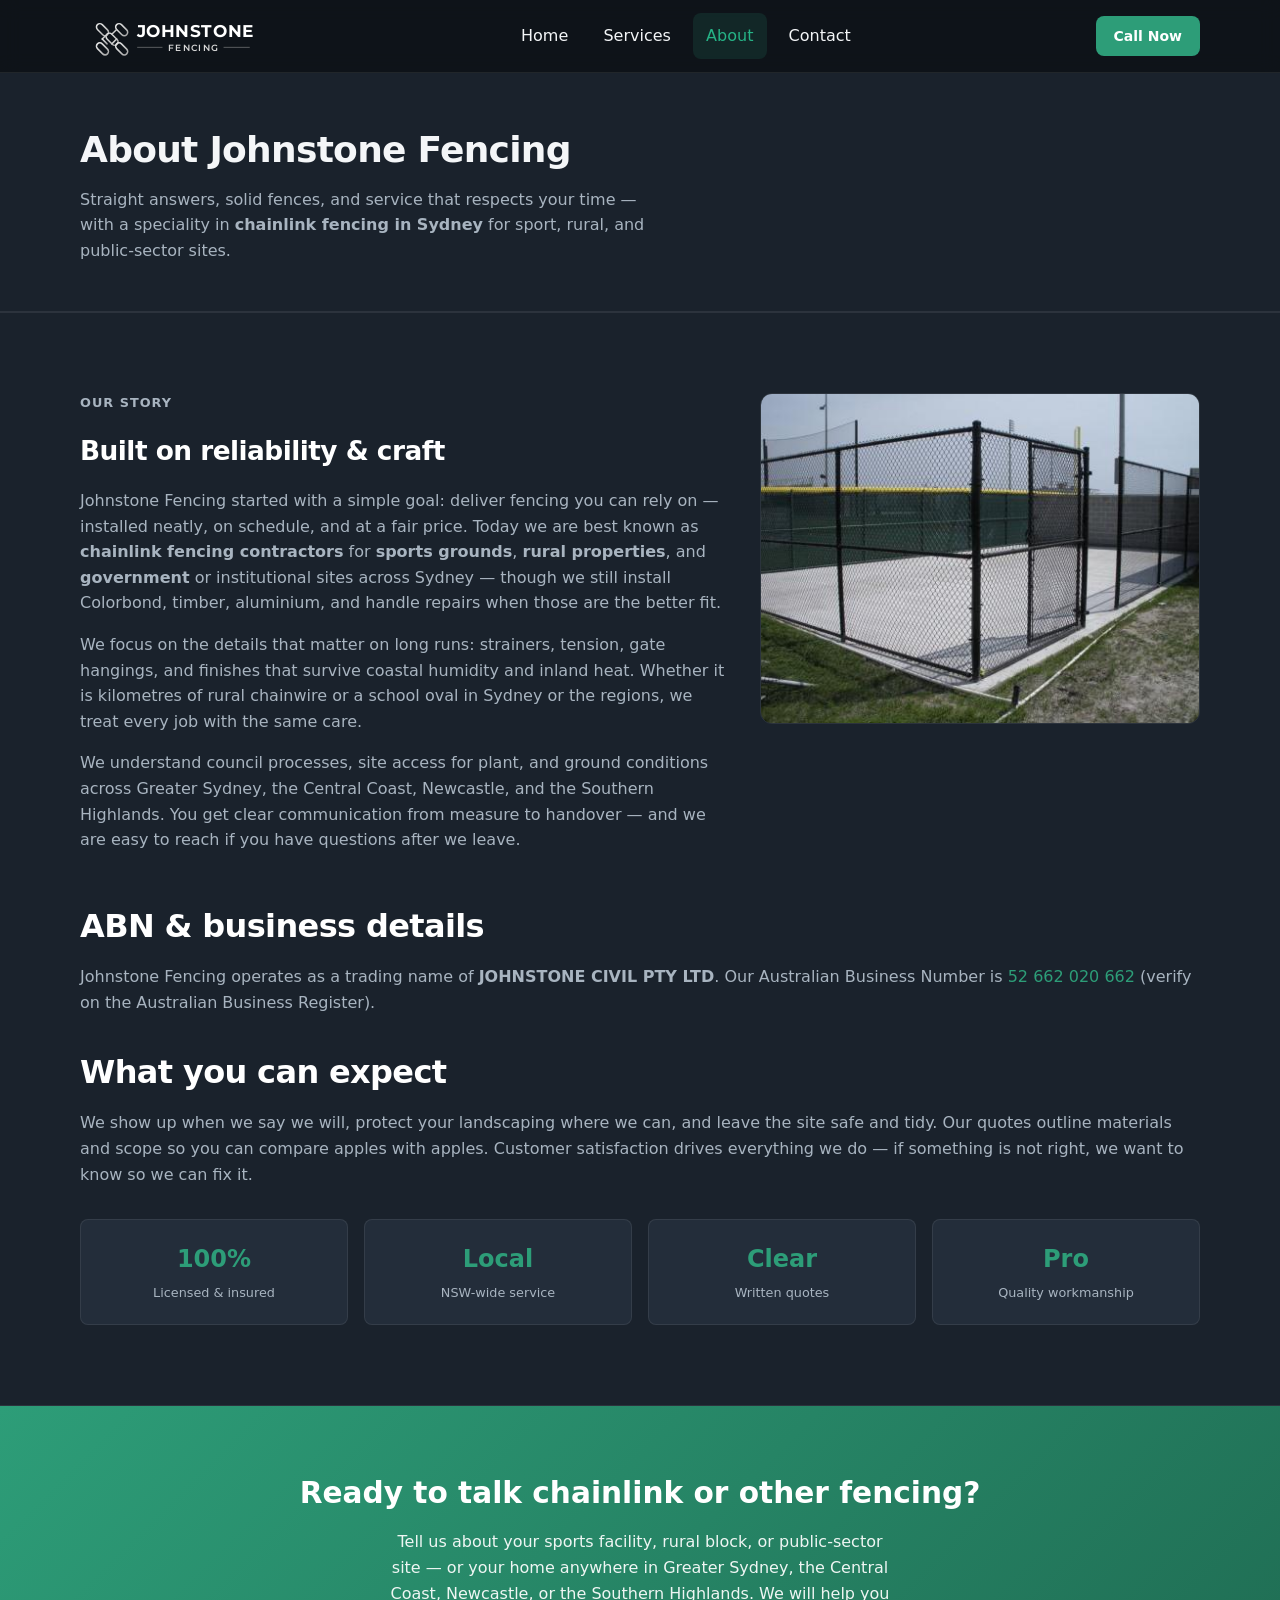
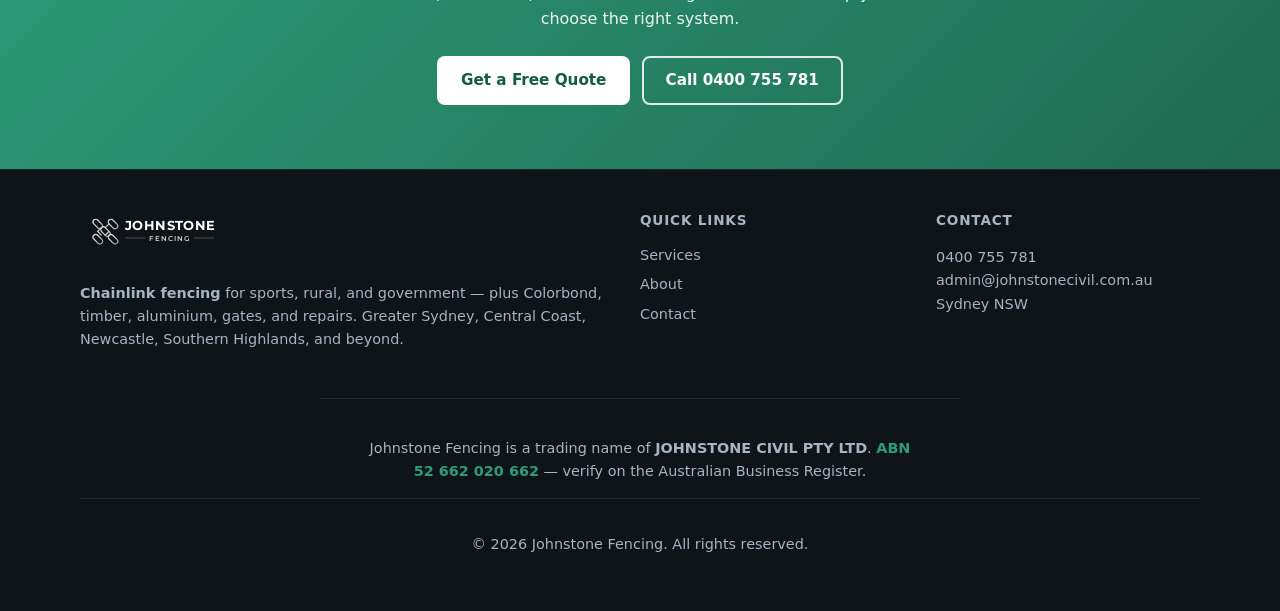
==== commit 07af3a7d: "Host images locally; use custom Colorbond, gate, and aluminium photos Made-with: Cursor" ====
--- a/about.html
+++ b/about.html
@@ -127,7 +127,7 @@
               </div>
               <div class="about-media">
                 <img
-                  src="https://www.impactfencing.com.au/wp-content/uploads/2021/04/chain-link-commercial-fence-in-black.jpg"
+                  src="images/chain-link-commercial-fence-in-black.jpg"
                   alt="Commercial chainwire fencing in black powdercoat"
                   width="448"
                   height="336"
--- a/css/styles.css
+++ b/css/styles.css
@@ -872,7 +872,8 @@
 }
 
 .form-group input,
-.form-group textarea {
+.form-group textarea,
+.form-group select {
   width: 100%;
   padding: 0.75rem 1rem;
   font: inherit;
@@ -883,7 +884,8 @@
 }
 
 .form-group input:focus,
-.form-group textarea:focus {
+.form-group textarea:focus,
+.form-group select:focus {
   border-color: var(--color-accent);
   outline: none;
 }
@@ -891,6 +893,36 @@
 .form-group textarea {
   min-height: 140px;
   resize: vertical;
+}
+
+.fence-options {
+  margin: 0 0 1rem;
+  padding: 0.9rem 1rem 0.65rem;
+  border: 1px solid var(--color-border);
+  border-radius: var(--radius-sm);
+}
+
+.fence-options legend {
+  padding: 0 0.25rem;
+  font-size: 0.9rem;
+  font-weight: 600;
+  color: var(--color-text);
+}
+
+.fence-options label {
+  display: flex;
+  align-items: center;
+  gap: 0.55rem;
+  margin: 0.35rem 0;
+  font-size: 0.9rem;
+  color: var(--color-text);
+}
+
+.fence-options input[type="checkbox"] {
+  width: 1rem;
+  height: 1rem;
+  margin: 0;
+  accent-color: var(--color-accent);
 }
 
 .form-hint {
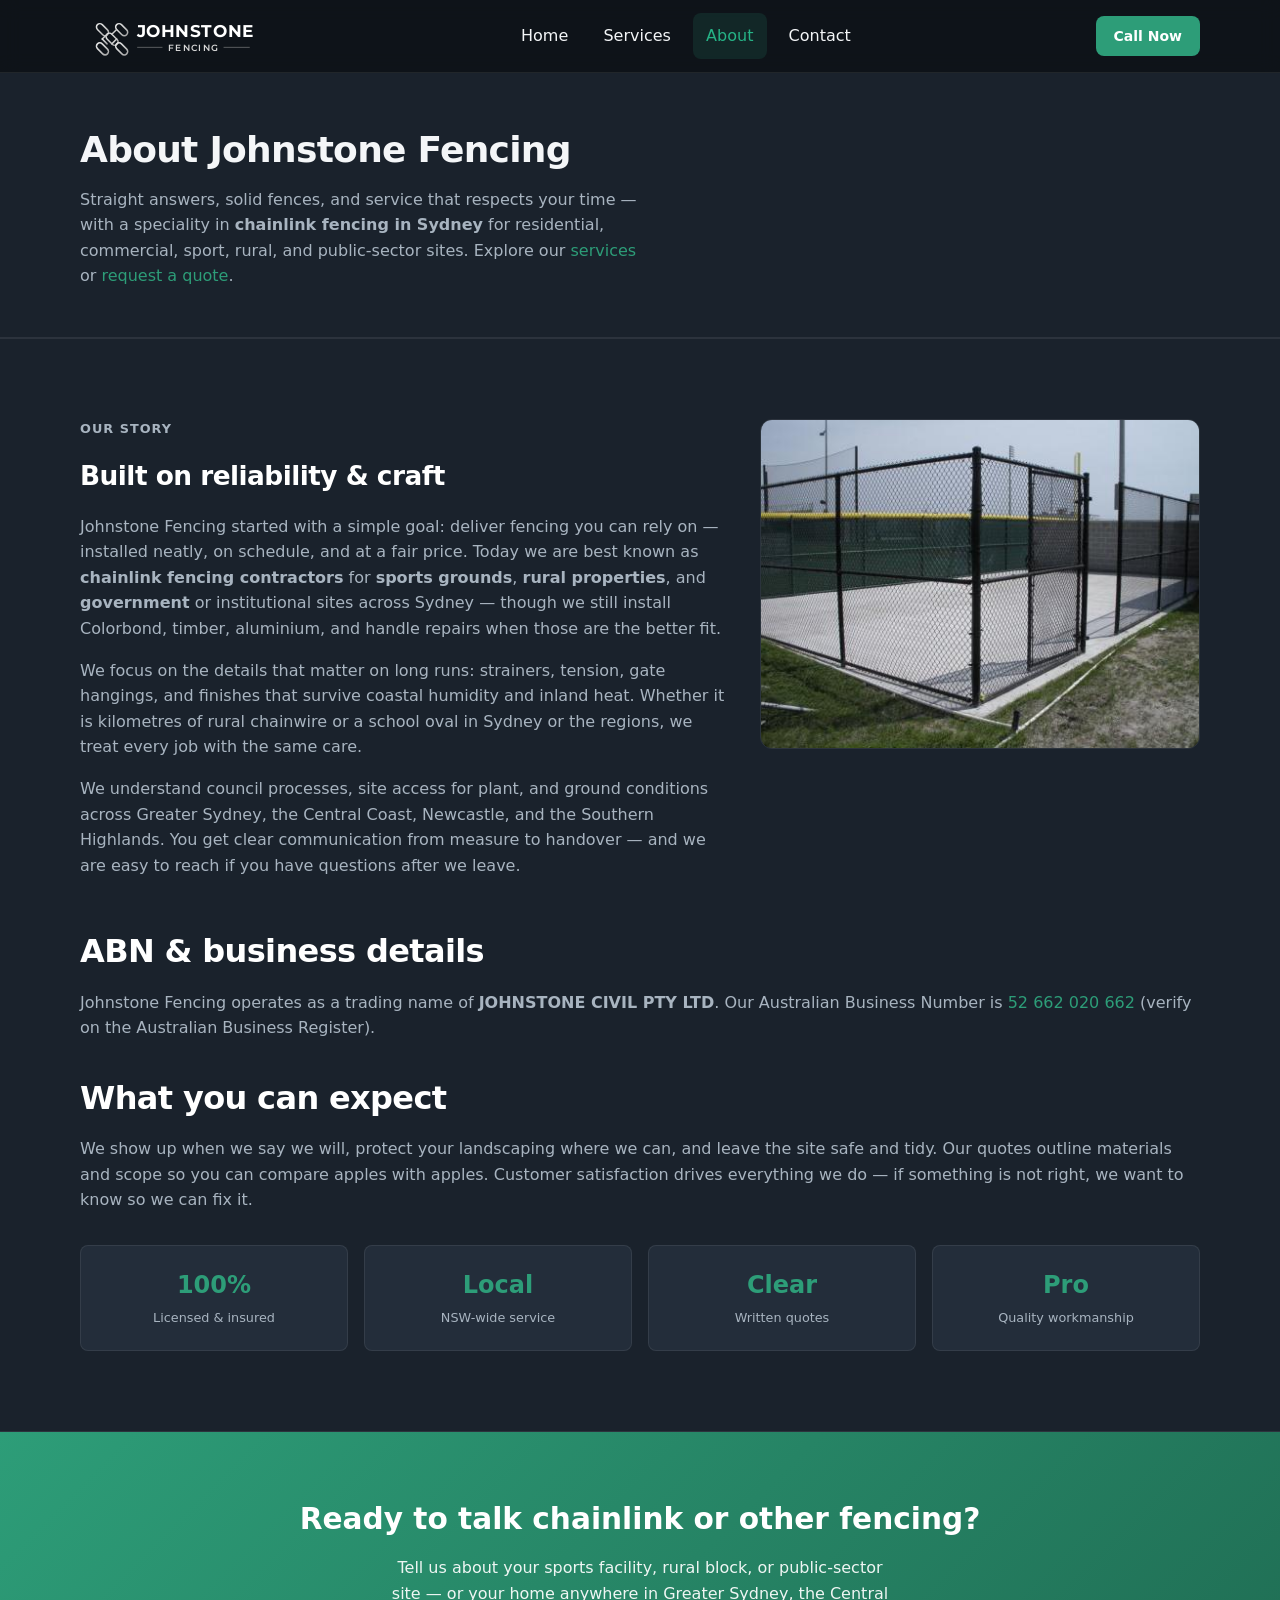
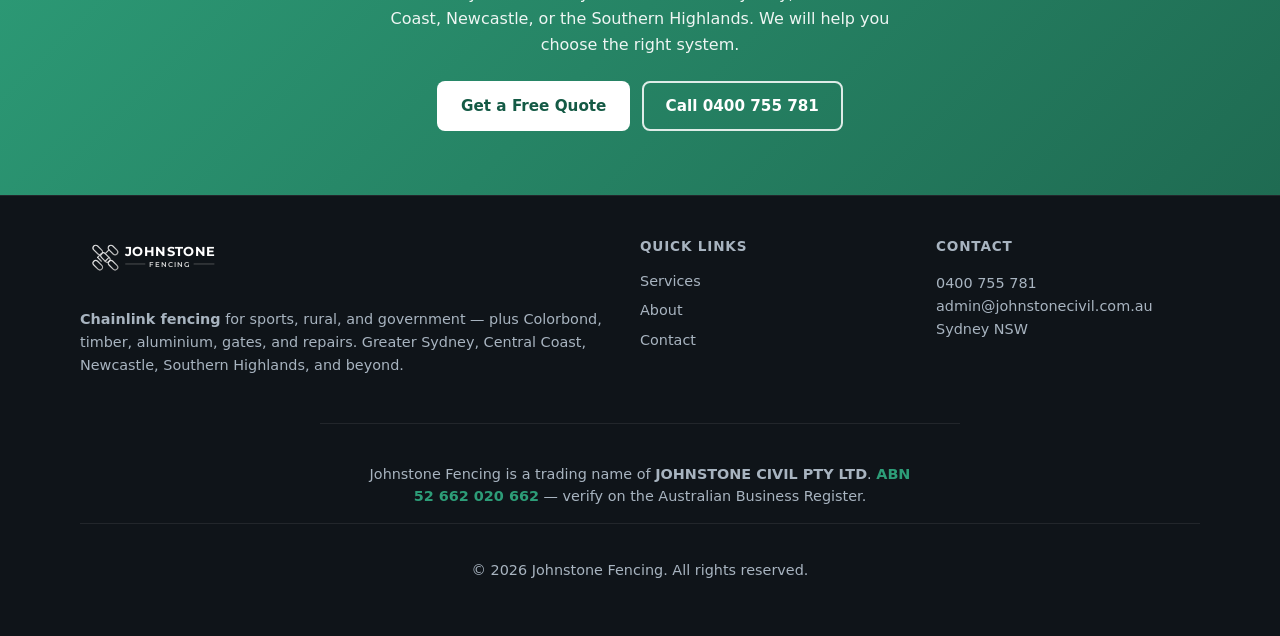
==== commit 41b3aeea: "Improve SEO metadata, FAQ schema, and internal linking. Refresh page titles/meta tags, add homepage " ====
--- a/about.html
+++ b/about.html
@@ -9,13 +9,33 @@
       href="https://fonts.googleapis.com/css2?family=Montserrat:wght@500;700&display=swap"
       rel="stylesheet"
     />
-    <title>About Us | Chainlink &amp; Fencing Contractors Sydney | Johnstone Fencing</title>
+    <title>About Johnstone Fencing | Sydney Chain Link Fencing Contractors</title>
     <meta
       name="description"
-      content="Johnstone Fencing — chainlink fencing for sports, rural, and government. Greater Sydney, Central Coast, Newcastle, Southern Highlands. Colorbond, timber and more."
+      content="Learn about Johnstone Fencing, Sydney chain link and fencing contractors servicing residential, commercial, sports, rural, and public projects across NSW."
     />
     <link rel="stylesheet" href="css/styles.css" />
+    <link rel="icon" type="image/svg+xml" href="favicon.svg" />
+    <meta name="application-name" content="Johnstone Fencing" />
+    <meta name="apple-mobile-web-app-title" content="Johnstone Fencing" />
     <link rel="canonical" href="https://johnstone-fencing.vercel.app/about.html" />
+    <meta property="og:site_name" content="Johnstone Fencing" />
+    <meta property="og:url" content="https://johnstone-fencing.vercel.app/about.html" />
+    <meta property="og:title" content="About Johnstone Fencing" />
+    <meta
+      property="og:description"
+      content="Sydney chain link fencing specialists with experience across residential, commercial, sports, rural, and public sites."
+    />
+    <meta property="og:type" content="website" />
+    <meta property="og:locale" content="en_AU" />
+    <meta property="og:image" content="https://johnstone-fencing.vercel.app/images/fenching-hero-1920x600.jpg" />
+    <meta name="twitter:card" content="summary_large_image" />
+    <meta name="twitter:title" content="About Johnstone Fencing" />
+    <meta
+      name="twitter:description"
+      content="Meet the team behind reliable chain link, Colorbond, timber, aluminium, and gate installs across Sydney and surrounding regions."
+    />
+    <meta name="twitter:image" content="https://johnstone-fencing.vercel.app/images/fenching-hero-1920x600.jpg" />
     <meta name="theme-color" content="#0f1419" />
   </head>
   <body>
@@ -95,7 +115,8 @@
           <h1>About Johnstone Fencing</h1>
           <p>
             Straight answers, solid fences, and service that respects your time — with a speciality in
-            <strong>chainlink fencing in Sydney</strong> for sport, rural, and public-sector sites.
+            <strong>chainlink fencing in Sydney</strong> for residential, commercial, sport, rural, and public-sector
+            sites. Explore our <a href="services.html">services</a> or <a href="contact.html">request a quote</a>.
           </p>
         </div>
       </header>
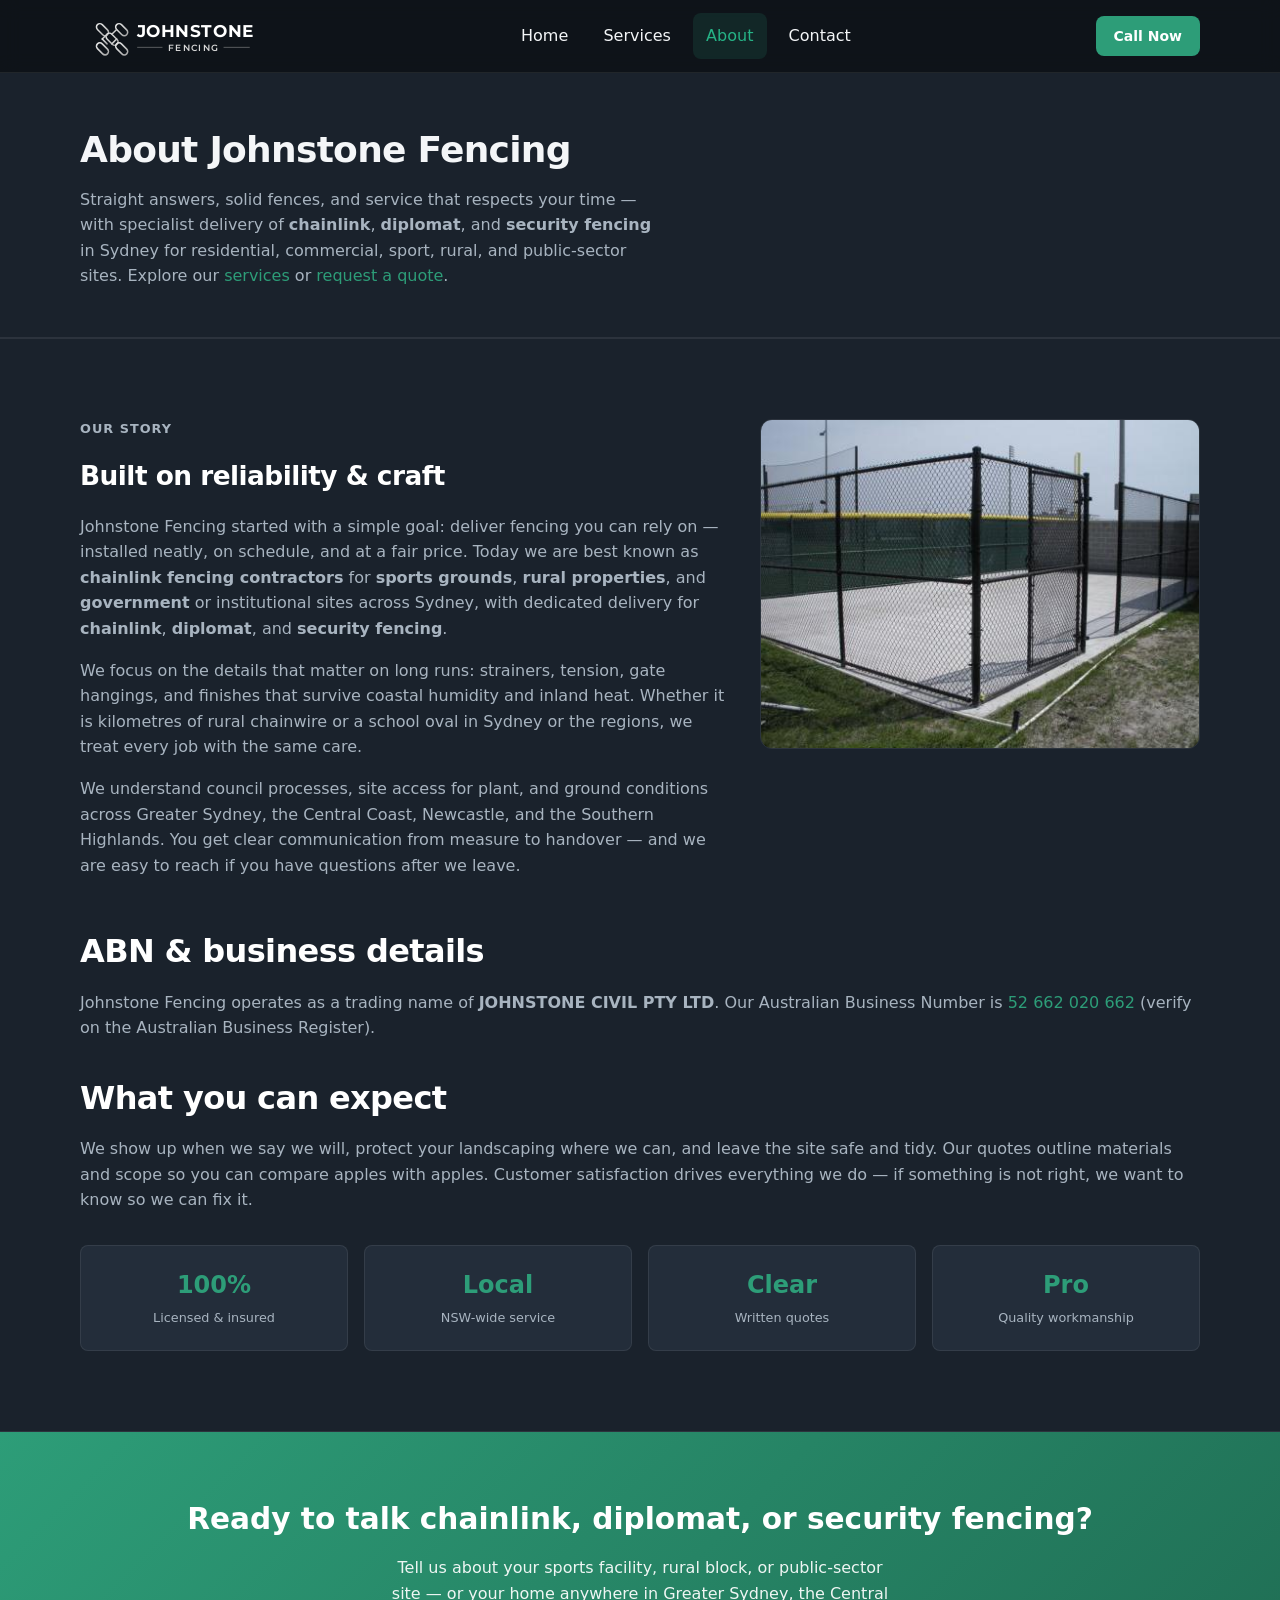
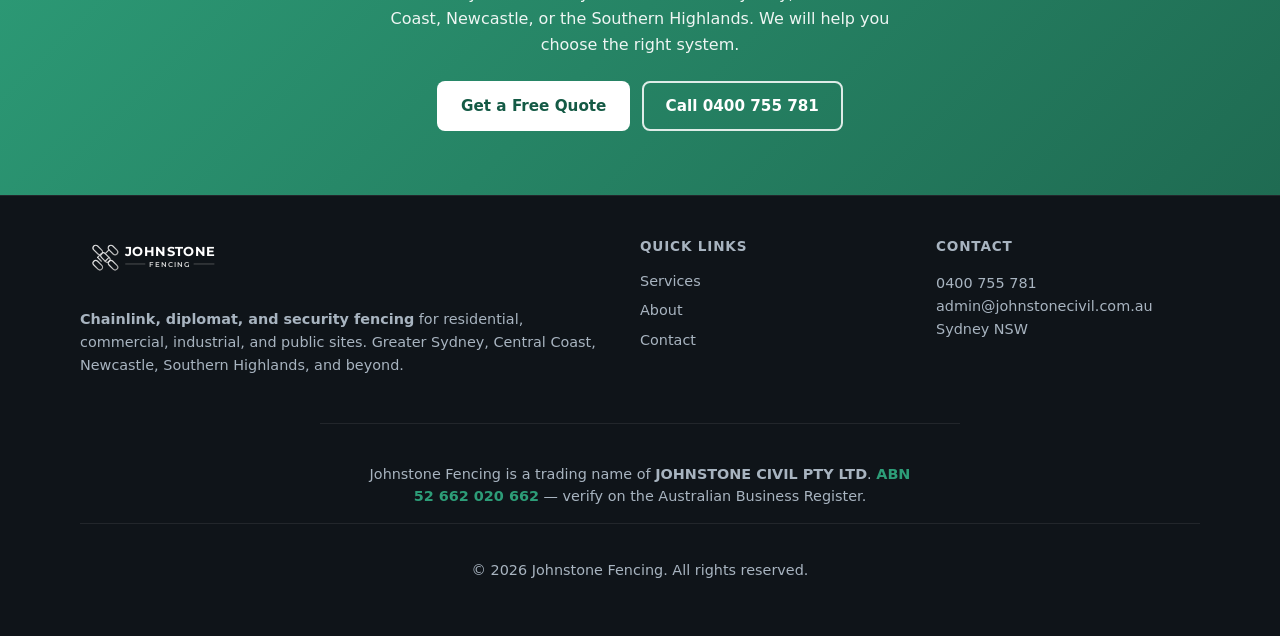
==== commit 76005fc1: "Align website services to chainlink, diplomat, and security fencing only. Remove legacy service refe" ====
--- a/about.html
+++ b/about.html
@@ -9,10 +9,10 @@
       href="https://fonts.googleapis.com/css2?family=Montserrat:wght@500;700&display=swap"
       rel="stylesheet"
     />
-    <title>About Johnstone Fencing | Sydney Chain Link Fencing Contractors</title>
+    <title>About Johnstone Fencing | Chainlink, Diplomat &amp; Security</title>
     <meta
       name="description"
-      content="Learn about Johnstone Fencing, Sydney chain link and fencing contractors servicing residential, commercial, sports, rural, and public projects across NSW."
+      content="Learn about Johnstone Fencing, Sydney specialists in Chainlink, Diplomat &amp; Security fencing for residential, commercial, sports, rural, and public projects across NSW."
     />
     <link rel="stylesheet" href="css/styles.css" />
     <link rel="icon" type="image/svg+xml" href="favicon.svg" />
@@ -21,19 +21,19 @@
     <link rel="canonical" href="https://johnstone-fencing.vercel.app/about.html" />
     <meta property="og:site_name" content="Johnstone Fencing" />
     <meta property="og:url" content="https://johnstone-fencing.vercel.app/about.html" />
-    <meta property="og:title" content="About Johnstone Fencing" />
+    <meta property="og:title" content="About Johnstone Fencing | Chainlink, Diplomat &amp; Security" />
     <meta
       property="og:description"
-      content="Sydney chain link fencing specialists with experience across residential, commercial, sports, rural, and public sites."
+      content="Sydney specialists in Chainlink, Diplomat &amp; Security fencing across residential, commercial, sports, rural, and public sites."
     />
     <meta property="og:type" content="website" />
     <meta property="og:locale" content="en_AU" />
     <meta property="og:image" content="https://johnstone-fencing.vercel.app/images/fenching-hero-1920x600.jpg" />
     <meta name="twitter:card" content="summary_large_image" />
-    <meta name="twitter:title" content="About Johnstone Fencing" />
+    <meta name="twitter:title" content="About Johnstone Fencing | Chainlink, Diplomat &amp; Security" />
     <meta
       name="twitter:description"
-      content="Meet the team behind reliable chain link, Colorbond, timber, aluminium, and gate installs across Sydney and surrounding regions."
+      content="Meet the team behind reliable Chainlink, Diplomat &amp; Security fencing installs across Sydney and surrounding regions."
     />
     <meta name="twitter:image" content="https://johnstone-fencing.vercel.app/images/fenching-hero-1920x600.jpg" />
     <meta name="theme-color" content="#0f1419" />
@@ -114,9 +114,10 @@
         <div class="container">
           <h1>About Johnstone Fencing</h1>
           <p>
-            Straight answers, solid fences, and service that respects your time — with a speciality in
-            <strong>chainlink fencing in Sydney</strong> for residential, commercial, sport, rural, and public-sector
-            sites. Explore our <a href="services.html">services</a> or <a href="contact.html">request a quote</a>.
+            Straight answers, solid fences, and service that respects your time — with specialist delivery of
+            <strong>chainlink</strong>, <strong>diplomat</strong>, and <strong>security fencing</strong> in Sydney for
+            residential, commercial, sport, rural, and public-sector sites. Explore our
+            <a href="services.html">services</a> or <a href="contact.html">request a quote</a>.
           </p>
         </div>
       </header>
@@ -132,8 +133,8 @@
                   Johnstone Fencing started with a simple goal: deliver fencing you can rely on — installed neatly, on
                   schedule, and at a fair price. Today we are best known as <strong>chainlink fencing contractors</strong>
                   for <strong>sports grounds</strong>, <strong>rural properties</strong>, and
-                  <strong>government</strong> or institutional sites across Sydney — though we still install Colorbond,
-                  timber, aluminium, and handle repairs when those are the better fit.
+                  <strong>government</strong> or institutional sites across Sydney, with dedicated delivery for
+                  <strong>chainlink</strong>, <strong>diplomat</strong>, and <strong>security fencing</strong>.
                 </p>
                 <p>
                   We focus on the details that matter on long runs: strainers, tension, gate hangings, and finishes that
@@ -198,7 +199,7 @@
 
       <section class="cta-band" aria-labelledby="about-cta">
         <div class="container">
-          <h2 id="about-cta">Ready to talk chainlink or other fencing?</h2>
+          <h2 id="about-cta">Ready to talk chainlink, diplomat, or security fencing?</h2>
           <p>
             Tell us about your sports facility, rural block, or public-sector site — or your home anywhere in Greater
             Sydney, the Central Coast, Newcastle, or the Southern Highlands. We will help you choose the right system.
@@ -254,8 +255,8 @@
             </svg>
           </a>
           <p>
-            <strong>Chainlink fencing</strong> for sports, rural, and government — plus Colorbond, timber,
-            aluminium, gates, and repairs. Greater Sydney, Central Coast, Newcastle, Southern Highlands, and beyond.
+            <strong>Chainlink, diplomat, and security fencing</strong> for residential, commercial, industrial, and public
+            sites. Greater Sydney, Central Coast, Newcastle, Southern Highlands, and beyond.
           </p>
         </div>
         <div>
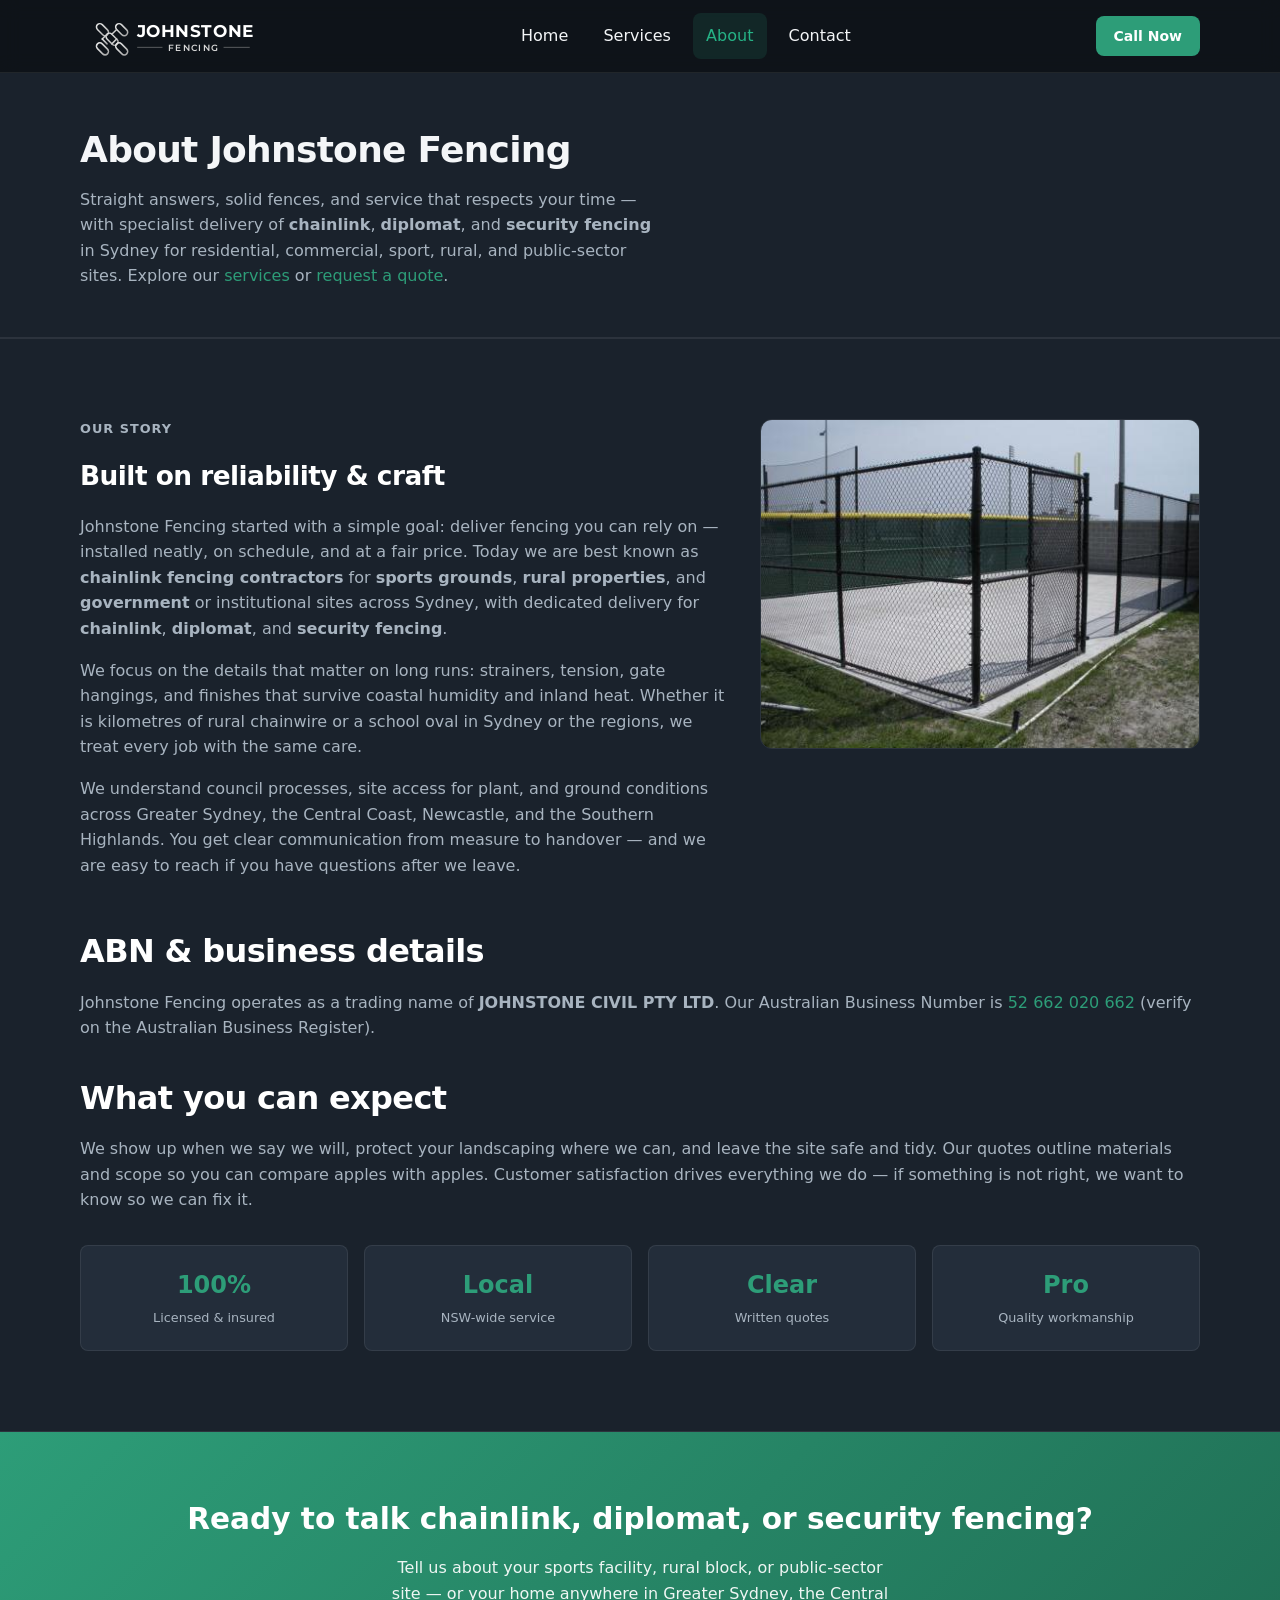
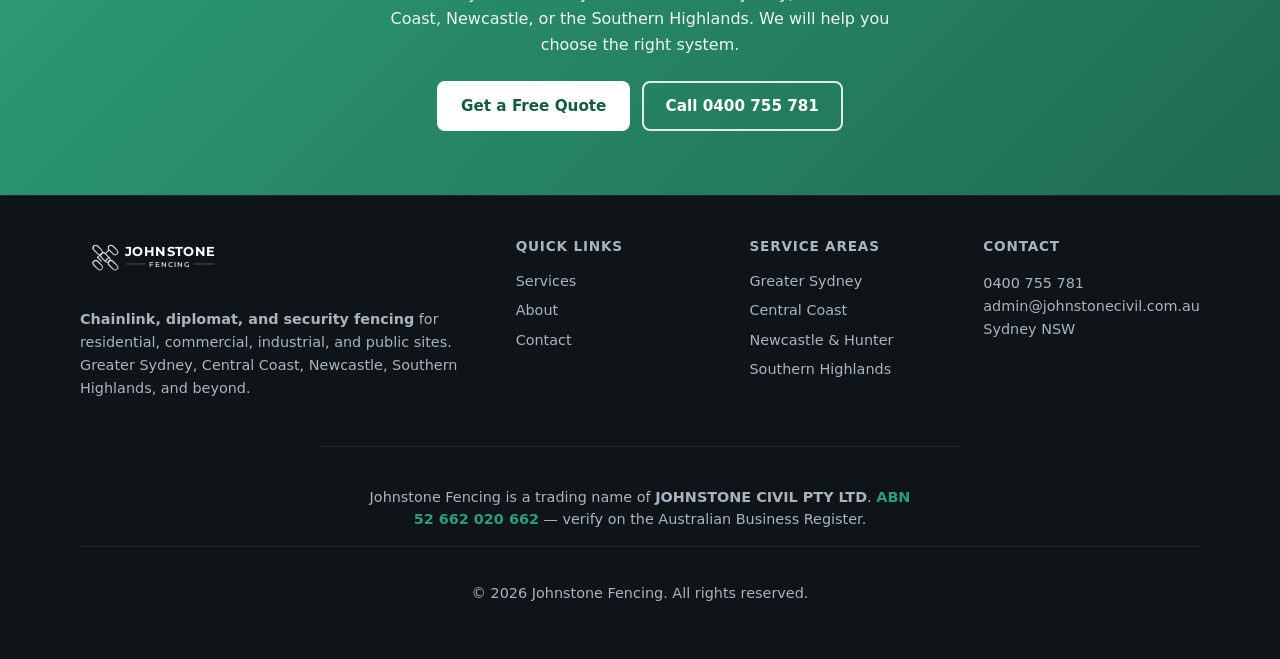
==== commit 1d33a1e8: "Maximize on-page SEO without a custom domain. Add region landing pages, extensionless canonical URLs" ====
--- a/about.html
+++ b/about.html
@@ -1,3 +1,4 @@
+<!-- SITE_URL: https://johnstone-fencing.vercel.app -->
 <!DOCTYPE html>
 <html lang="en-AU">
   <head>
@@ -6,9 +7,15 @@
     <link rel="preconnect" href="https://fonts.googleapis.com" />
     <link rel="preconnect" href="https://fonts.gstatic.com" crossorigin />
     <link
+      rel="preload"
+      href="https://fonts.googleapis.com/css2?family=Montserrat:wght@500;700&display=swap"
+      as="style"
+    />
+    <link
       href="https://fonts.googleapis.com/css2?family=Montserrat:wght@500;700&display=swap"
       rel="stylesheet"
     />
+    <link rel="sitemap" type="application/xml" href="/sitemap.xml" />
     <title>About Johnstone Fencing | Chainlink, Diplomat &amp; Security</title>
     <meta
       name="description"
@@ -18,9 +25,9 @@
     <link rel="icon" type="image/svg+xml" href="favicon.svg" />
     <meta name="application-name" content="Johnstone Fencing" />
     <meta name="apple-mobile-web-app-title" content="Johnstone Fencing" />
-    <link rel="canonical" href="https://johnstone-fencing.vercel.app/about.html" />
+    <link rel="canonical" href="https://johnstone-fencing.vercel.app/about" />
     <meta property="og:site_name" content="Johnstone Fencing" />
-    <meta property="og:url" content="https://johnstone-fencing.vercel.app/about.html" />
+    <meta property="og:url" content="https://johnstone-fencing.vercel.app/about" />
     <meta property="og:title" content="About Johnstone Fencing | Chainlink, Diplomat &amp; Security" />
     <meta
       property="og:description"
@@ -29,6 +36,12 @@
     <meta property="og:type" content="website" />
     <meta property="og:locale" content="en_AU" />
     <meta property="og:image" content="https://johnstone-fencing.vercel.app/images/fenching-hero-1920x600.jpg" />
+    <meta property="og:image:width" content="1920" />
+    <meta property="og:image:height" content="600" />
+    <meta
+      property="og:image:alt"
+      content="Commercial chainwire fencing installed by Johnstone Fencing in Sydney"
+    />
     <meta name="twitter:card" content="summary_large_image" />
     <meta name="twitter:title" content="About Johnstone Fencing | Chainlink, Diplomat &amp; Security" />
     <meta
@@ -37,13 +50,37 @@
     />
     <meta name="twitter:image" content="https://johnstone-fencing.vercel.app/images/fenching-hero-1920x600.jpg" />
     <meta name="theme-color" content="#0f1419" />
+    <script type="application/ld+json">
+      {
+        "@context": "https://schema.org",
+        "@type": "BreadcrumbList",
+        "itemListElement": [
+          { "@type": "ListItem", "position": 1, "name": "Home", "item": "https://johnstone-fencing.vercel.app/" },
+          {
+            "@type": "ListItem",
+            "position": 2,
+            "name": "About",
+            "item": "https://johnstone-fencing.vercel.app/about"
+          }
+        ]
+      }
+    </script>
+    <script type="application/ld+json">
+      {
+        "@context": "https://schema.org",
+        "@type": "AboutPage",
+        "name": "About Johnstone Fencing",
+        "url": "https://johnstone-fencing.vercel.app/about",
+        "mainEntity": { "@id": "https://johnstone-fencing.vercel.app/#business" }
+      }
+    </script>
   </head>
   <body>
     <a class="skip-link" href="#main">Skip to content</a>
 
     <header class="site-header">
       <div class="container header-inner">
-        <a class="logo" href="index.html" aria-label="Johnstone Fencing — home">
+        <a class="logo" href="/" aria-label="Johnstone Fencing — home">
           <svg
             class="logo__svg"
             width="900"
@@ -99,10 +136,10 @@
         </button>
         <nav class="nav" id="site-nav" aria-label="Primary">
           <ul class="nav-list">
-            <li><a href="index.html">Home</a></li>
-            <li><a href="services.html">Services</a></li>
-            <li><a href="about.html" aria-current="page">About</a></li>
-            <li><a href="contact.html">Contact</a></li>
+            <li><a href="/">Home</a></li>
+            <li><a href="/services">Services</a></li>
+            <li><a href="/about" aria-current="page">About</a></li>
+            <li><a href="/contact">Contact</a></li>
           </ul>
         </nav>
         <a class="btn btn-primary btn-sm header-cta" href="tel:+61400755781">Call Now</a>
@@ -117,7 +154,7 @@
             Straight answers, solid fences, and service that respects your time — with specialist delivery of
             <strong>chainlink</strong>, <strong>diplomat</strong>, and <strong>security fencing</strong> in Sydney for
             residential, commercial, sport, rural, and public-sector sites. Explore our
-            <a href="services.html">services</a> or <a href="contact.html">request a quote</a>.
+            <a href="/services">services</a> or <a href="/contact">request a quote</a>.
           </p>
         </div>
       </header>
@@ -205,7 +242,7 @@
             Sydney, the Central Coast, Newcastle, or the Southern Highlands. We will help you choose the right system.
           </p>
           <div class="cta-actions">
-            <a class="btn btn-primary" href="contact.html">Get a Free Quote</a>
+            <a class="btn btn-primary" href="/contact">Get a Free Quote</a>
             <a class="btn btn-outline" href="tel:+61400755781">Call 0400 755 781</a>
           </div>
         </div>
@@ -215,7 +252,7 @@
     <footer class="site-footer">
       <div class="container footer-grid">
         <div>
-          <a class="logo" href="index.html" aria-label="Johnstone Fencing — home">
+          <a class="logo" href="/" aria-label="Johnstone Fencing — home">
             <svg
               class="logo__svg"
               width="900"
@@ -262,9 +299,18 @@
         <div>
           <h3>Quick links</h3>
           <ul>
-            <li><a href="services.html">Services</a></li>
-            <li><a href="about.html">About</a></li>
-            <li><a href="contact.html">Contact</a></li>
+            <li><a href="/services">Services</a></li>
+            <li><a href="/about" aria-current="page">About</a></li>
+            <li><a href="/contact">Contact</a></li>
+          </ul>
+        </div>
+        <div>
+          <h3>Service areas</h3>
+          <ul>
+            <li><a href="/greater-sydney">Greater Sydney</a></li>
+            <li><a href="/central-coast">Central Coast</a></li>
+            <li><a href="/newcastle">Newcastle &amp; Hunter</a></li>
+            <li><a href="/southern-highlands">Southern Highlands</a></li>
           </ul>
         </div>
         <div>
@@ -291,7 +337,7 @@
     </footer>
 
     <div class="mobile-call-bar" role="navigation" aria-label="Quick actions">
-      <a class="btn btn-outline" href="contact.html">Free Quote</a>
+      <a class="btn btn-outline" href="/contact">Free Quote</a>
       <a class="btn btn-primary" href="tel:+61400755781">Call Now</a>
     </div>
 
--- a/css/styles.css
+++ b/css/styles.css
@@ -945,8 +945,20 @@
 
 @media (min-width: 768px) {
   .footer-grid {
-    grid-template-columns: 2fr 1fr 1fr;
-  }
+    grid-template-columns: 2fr 1fr 1fr 1fr;
+  }
+}
+
+a.pill {
+  text-decoration: none;
+  color: inherit;
+  transition: border-color 0.2s, background 0.2s;
+}
+
+a.pill:hover,
+a.pill:focus-visible {
+  border-color: var(--color-accent);
+  background: var(--color-accent-soft);
 }
 
 .site-footer h3 {
